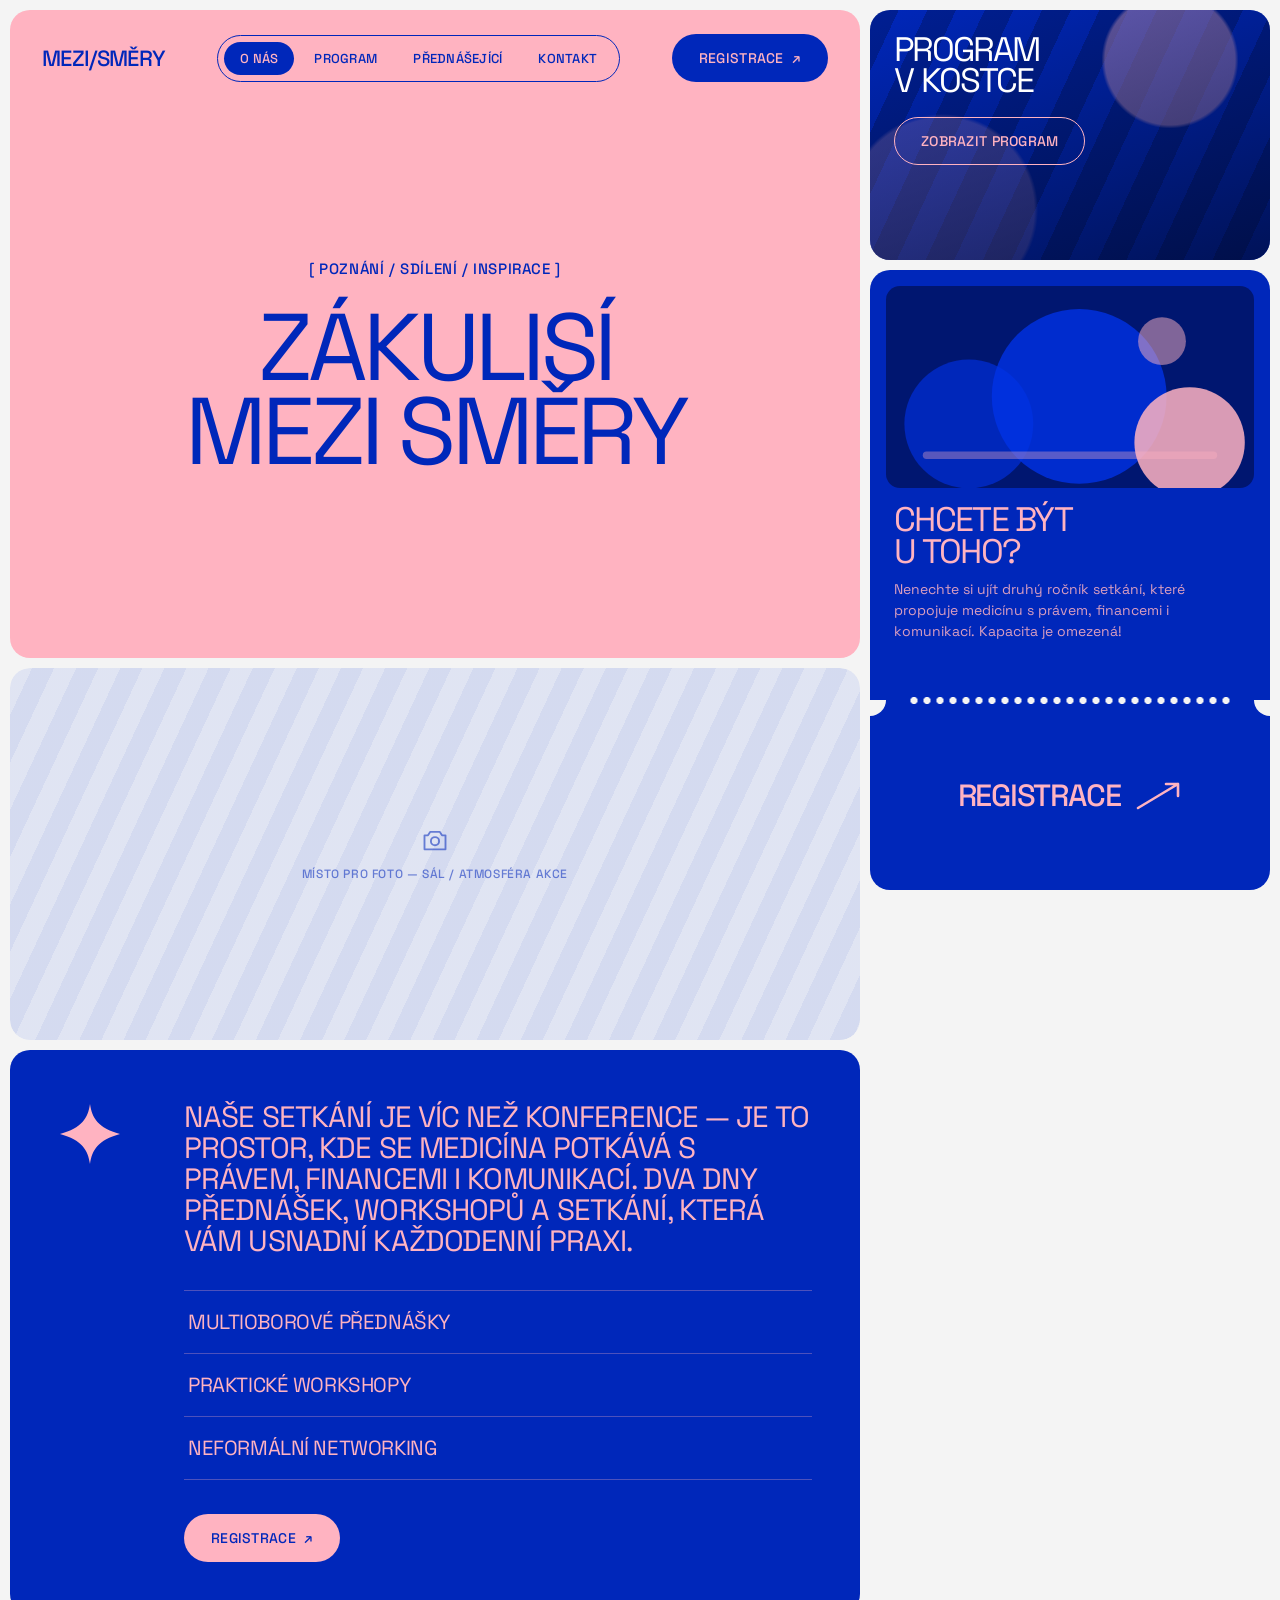
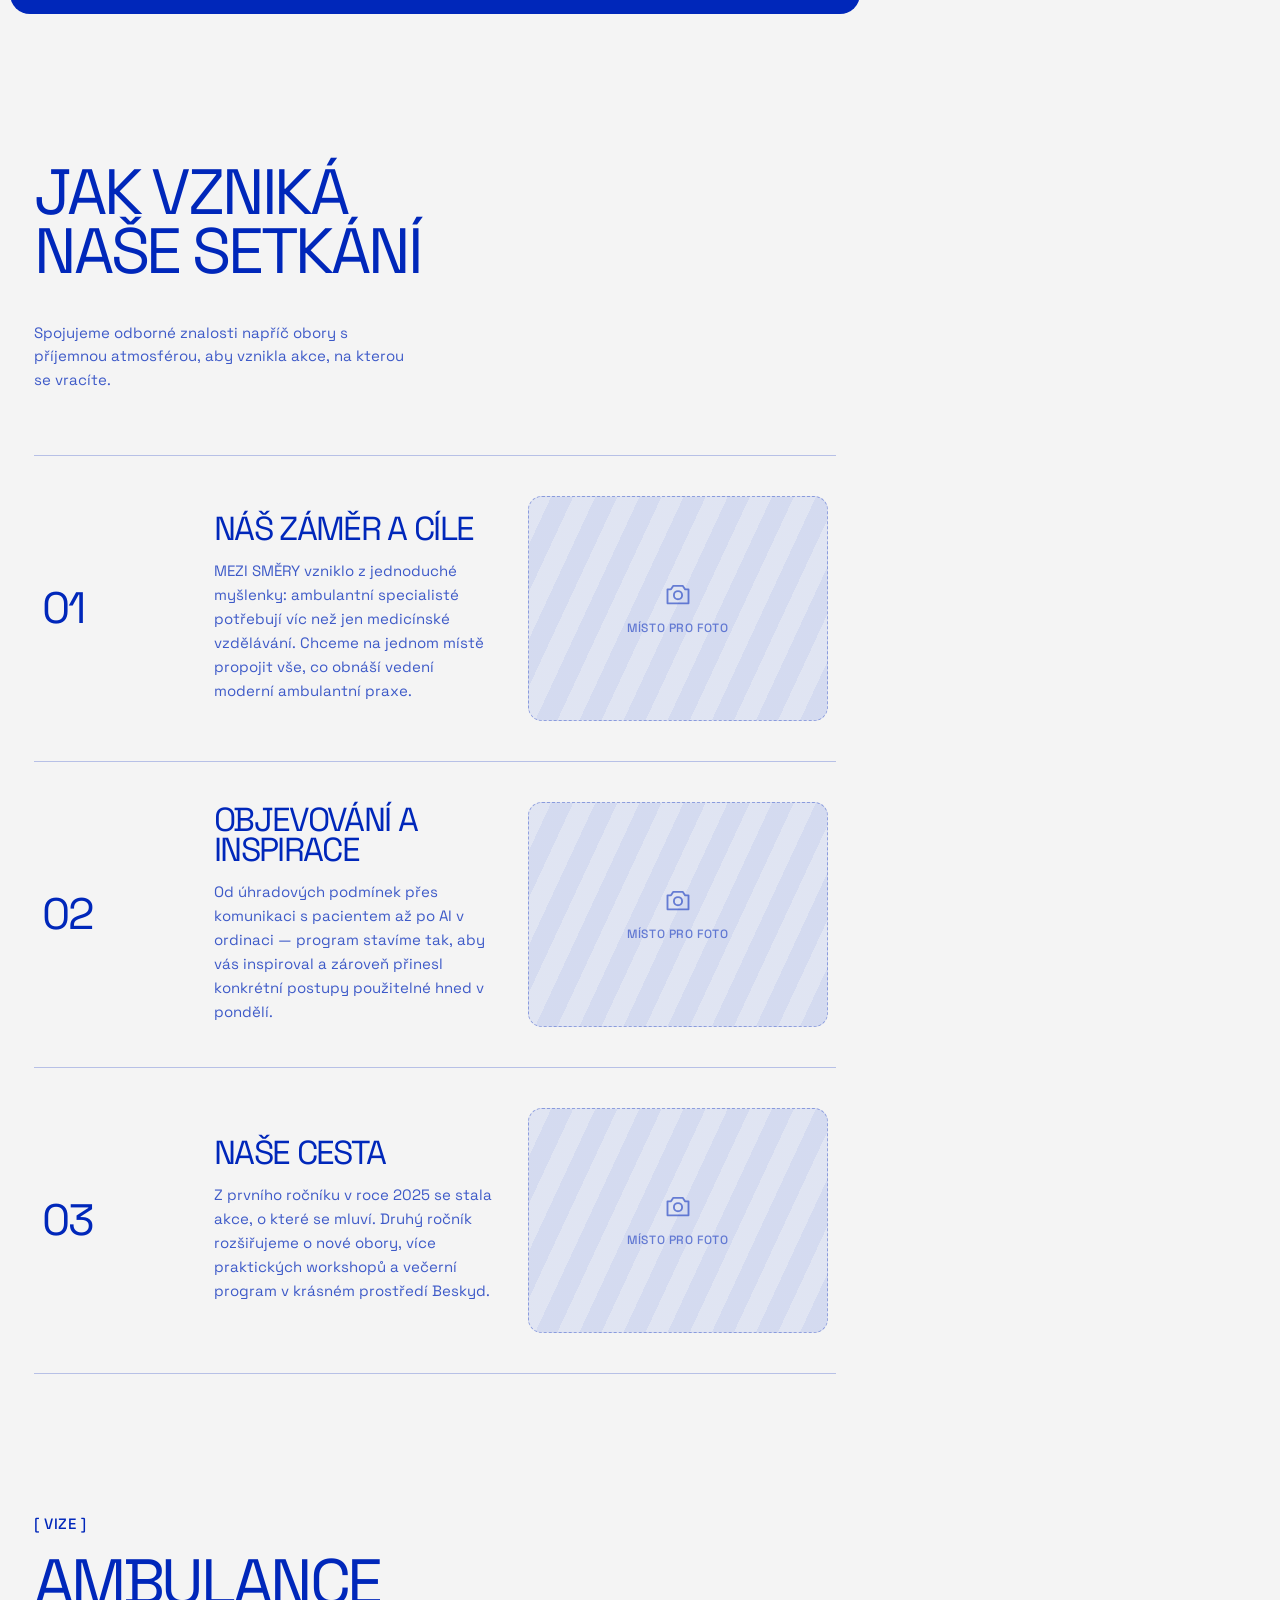
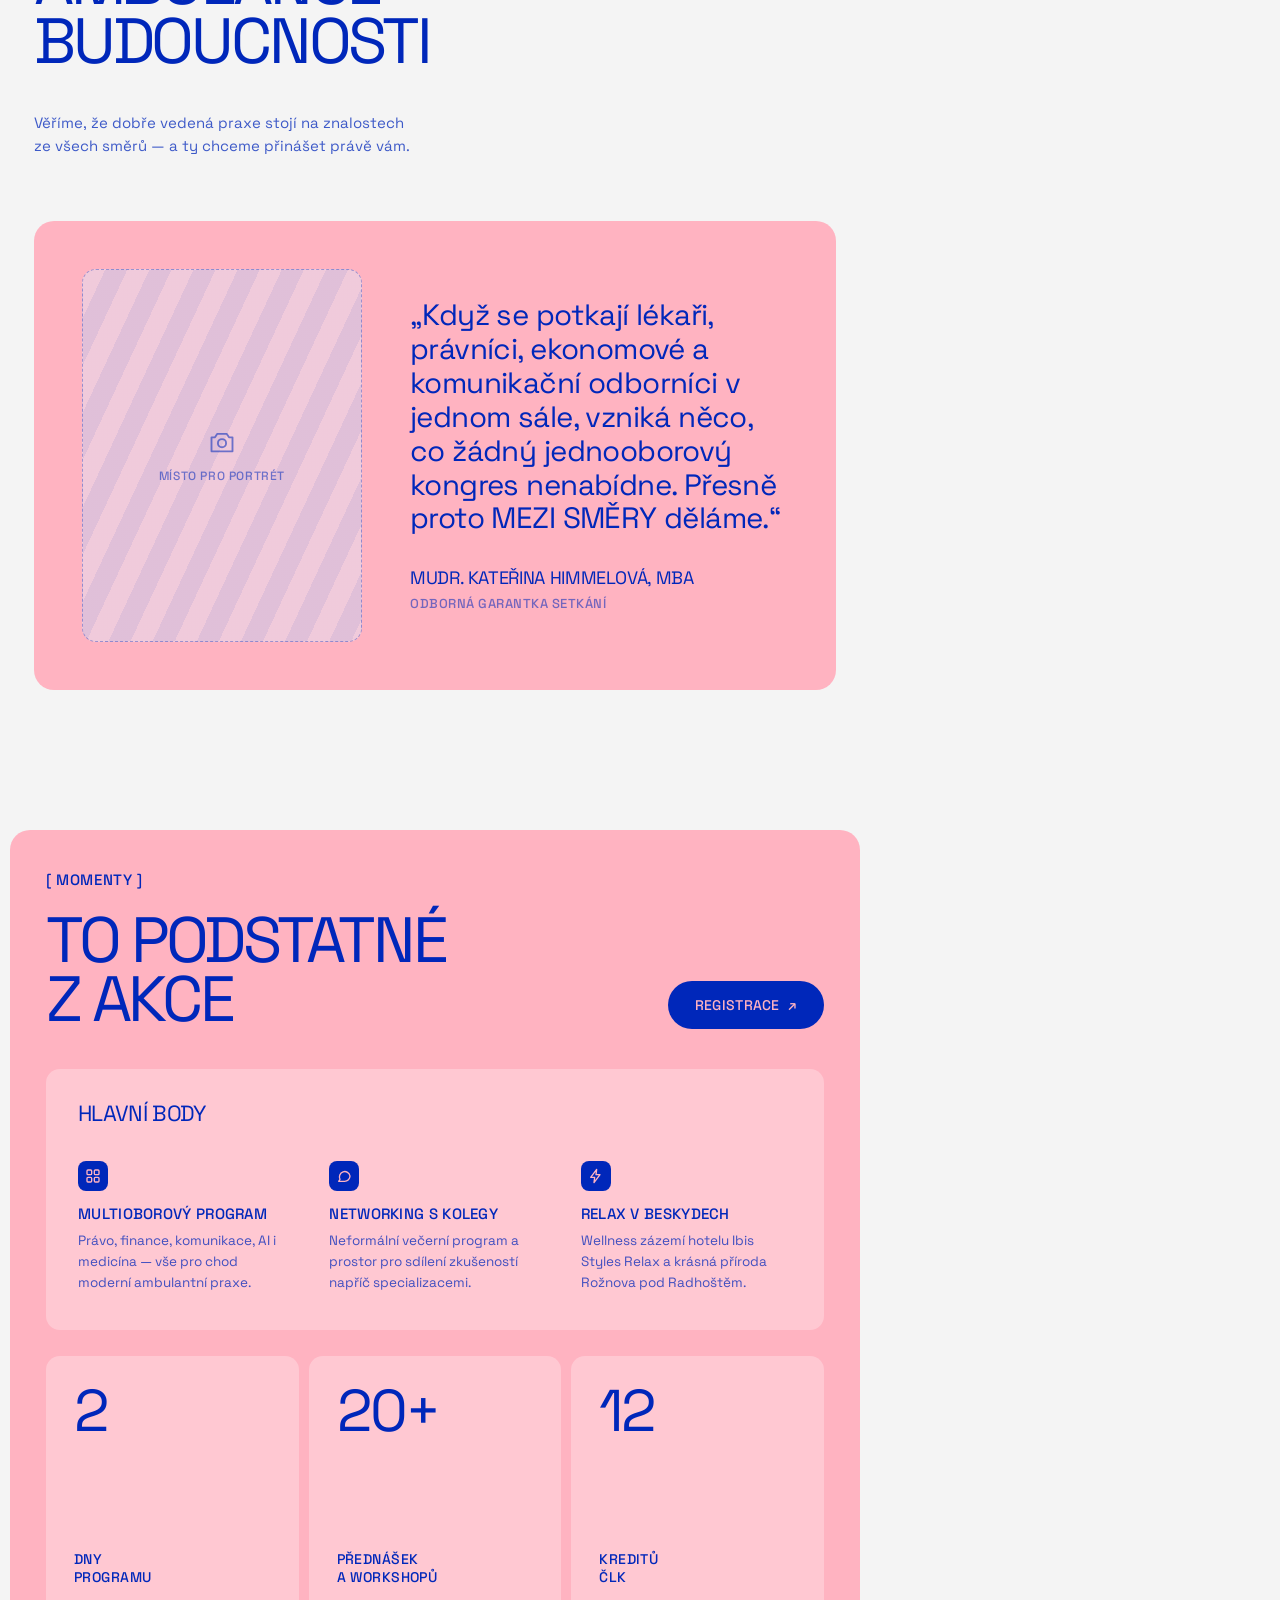
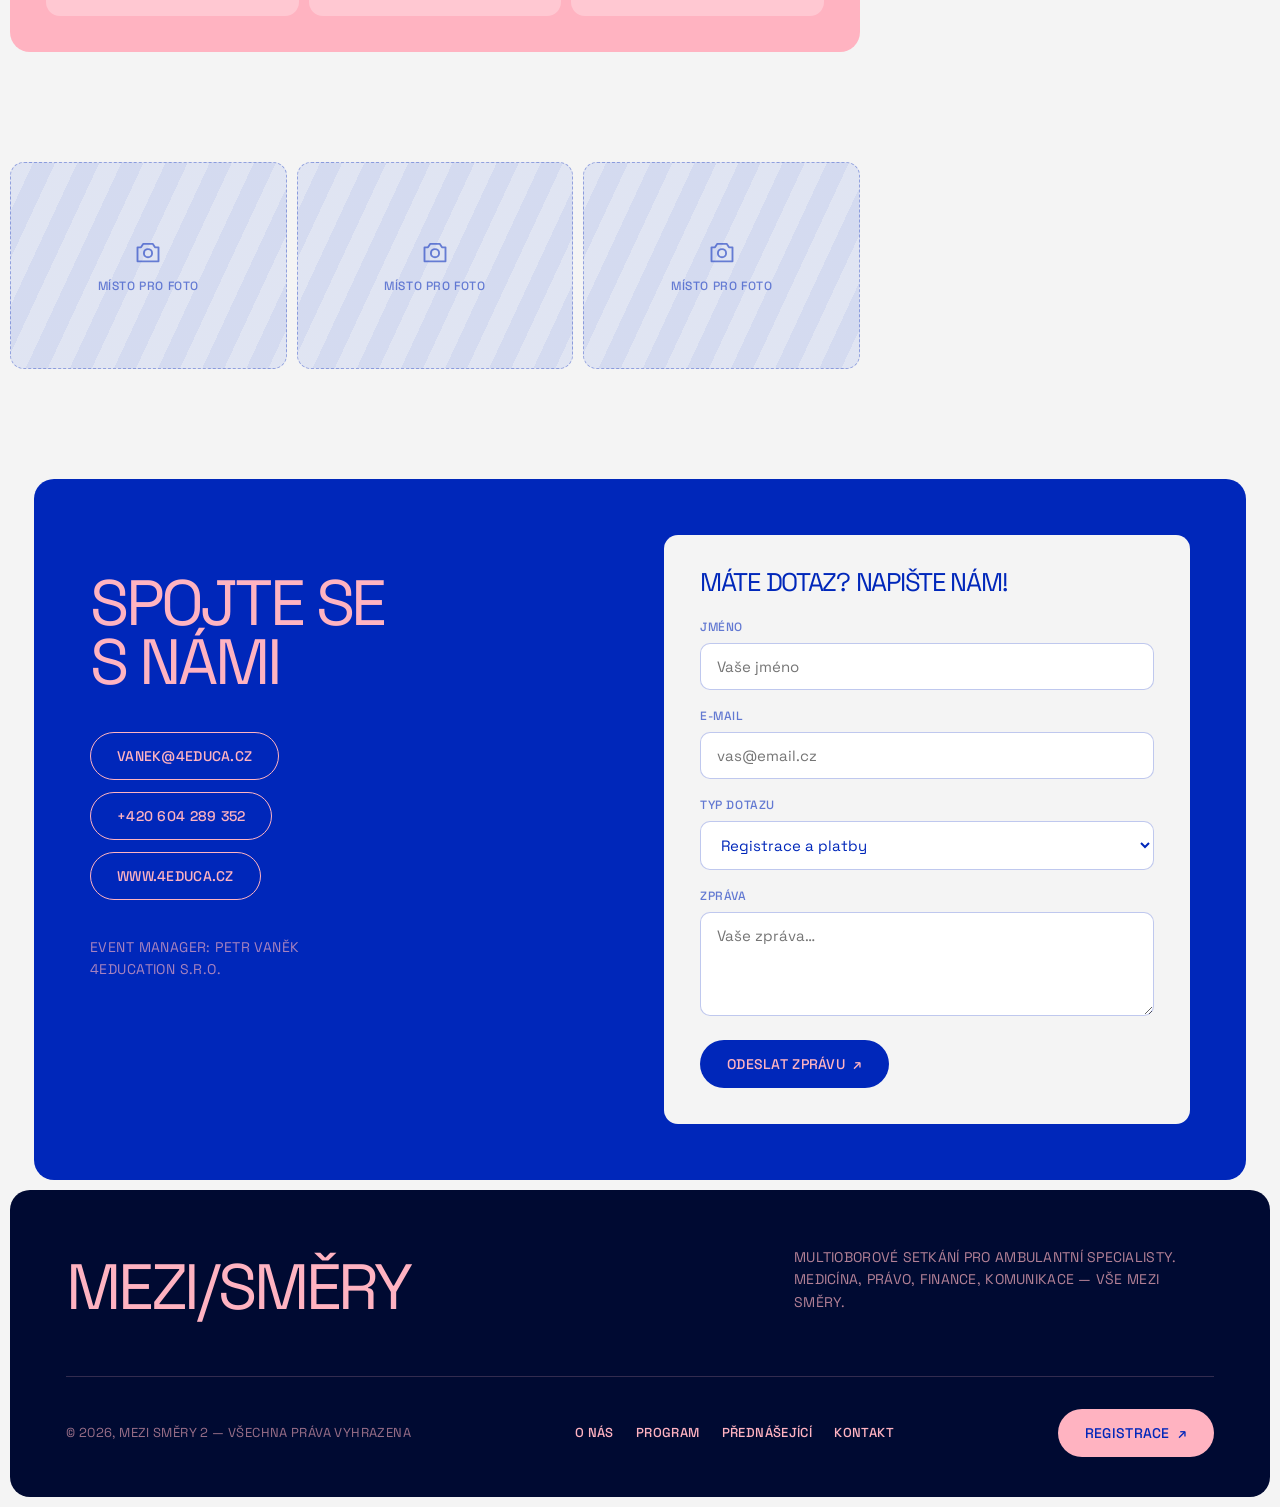
==== about.html @ 9d8d5e37 "Přidat stránku O nás podle šablony itconf /about (placeholdery pro fotky) Co-Authored-By: Claude Fab" ====
<!DOCTYPE html>
<html lang="cs">
<head>
  <meta charset="UTF-8">
  <meta name="viewport" content="width=device-width, initial-scale=1.0">
  <title>MEZI/SMĚRY – O nás</title>
  <meta name="description" content="Zákulisí Multioborového setkání MEZI SMĚRY — proč vzniklo, co vás čeká a kdo za ním stojí.">
  <link rel="preconnect" href="https://fonts.googleapis.com">
  <link rel="preconnect" href="https://fonts.gstatic.com" crossorigin>
  <link href="https://fonts.googleapis.com/css2?family=Space+Grotesk:wght@400;500&display=swap" rel="stylesheet">
  <link rel="stylesheet" href="css/style.css?v=5">
  <link rel="icon" href="data:image/svg+xml,%3Csvg xmlns='http://www.w3.org/2000/svg' viewBox='0 0 32 32'%3E%3Crect width='32' height='32' rx='6' fill='%230027BA'/%3E%3Ctext x='16' y='22' font-family='sans-serif' font-size='14' fill='%23FFB3C1' text-anchor='middle'%3EM/S%3C/text%3E%3C/svg%3E">
</head>
<body>

<div class="page">

  <div class="layout">

    <main class="col-main">

      <!-- ---------- HERO O NÁS ---------- -->
      <section class="hero-card hero-about">
        <header class="site-header">
          <a class="logo" href="index.html">MEZI/SMĚRY</a>
          <nav class="nav-pill">
            <a href="about.html" class="active">O NÁS</a>
            <a href="index.html#program">PROGRAM</a>
            <a href="index.html#prednasejici">PŘEDNÁŠEJÍCÍ</a>
            <a href="#kontakt">KONTAKT</a>
          </nav>
          <a class="btn btn-blue" href="https://www.4educa.cz" target="_blank" rel="noopener">REGISTRACE <span class="arr">↗</span></a>
        </header>

        <div class="hero-inner">
          <p class="hero-tag reveal-load" style="--d:.1s">[ POZNÁNÍ / SDÍLENÍ / INSPIRACE ]</p>
          <h1 class="hero-title hero-title-sm">
            <span class="line reveal-load" style="--d:.2s">ZÁKULISÍ</span>
            <span class="line reveal-load" style="--d:.32s">MEZI SMĚRY</span>
          </h1>
        </div>
      </section>

      <!-- ---------- VELKÁ FOTKA (placeholder) ---------- -->
      <figure class="photo-card reveal">
        <div class="ph ph-hero">
          <svg viewBox="0 0 24 24" fill="none" stroke="currentColor" stroke-width="1.6" stroke-linecap="round" stroke-linejoin="round"><path d="M3 8h3l2-3h8l2 3h3v12H3z"/><circle cx="12" cy="13" r="3.5"/></svg>
          MÍSTO PRO FOTO — SÁL / ATMOSFÉRA AKCE
        </div>
      </figure>

      <!-- ---------- MODRÁ INTRO KARTA ---------- -->
      <section class="about-intro reveal">
        <div class="spark" aria-hidden="true">
          <svg viewBox="0 0 64 64" fill="currentColor"><path d="M32 2c2 14 8 24 30 30-22 6-28 16-30 30-2-14-8-24-30-30C24 26 30 16 32 2z"/></svg>
        </div>
        <div class="about-intro-body">
          <h3>NAŠE SETKÁNÍ JE VÍC NEŽ KONFERENCE — JE TO PROSTOR, KDE SE MEDICÍNA POTKÁVÁ S PRÁVEM, FINANCEMI I KOMUNIKACÍ. DVA DNY PŘEDNÁŠEK, WORKSHOPŮ A SETKÁNÍ, KTERÁ VÁM USNADNÍ KAŽDODENNÍ PRAXI.</h3>
          <ul class="intro-list">
            <li>MULTIOBOROVÉ PŘEDNÁŠKY</li>
            <li>PRAKTICKÉ WORKSHOPY</li>
            <li>NEFORMÁLNÍ NETWORKING</li>
          </ul>
          <a class="btn btn-pink" href="https://www.4educa.cz" target="_blank" rel="noopener">REGISTRACE <span class="arr">↗</span></a>
        </div>
      </section>

      <!-- ---------- JAK VZNIKÁ NAŠE SETKÁNÍ ---------- -->
      <section class="section" id="o-nas">
        <div class="section-head">
          <div>
            <p class="section-tag reveal">[ O NÁS ]</p>
            <h2 class="reveal">JAK VZNIKÁ<br>NAŠE SETKÁNÍ</h2>
          </div>
          <p class="section-desc reveal">Spojujeme odborné znalosti napříč obory s příjemnou atmosférou, aby vznikla akce, na kterou se vracíte.</p>
        </div>

        <div class="about-list">
          <div class="about-row with-photo reveal">
            <span class="about-num">01</span>
            <div class="about-body">
              <h3>NÁŠ ZÁMĚR A CÍLE</h3>
              <p>MEZI SMĚRY vzniklo z jednoduché myšlenky: ambulantní specialisté potřebují víc než jen medicínské vzdělávání. Chceme na jednom místě propojit vše, co obnáší vedení moderní ambulantní praxe.</p>
            </div>
            <div class="ph ph-square">
              <svg viewBox="0 0 24 24" fill="none" stroke="currentColor" stroke-width="1.6" stroke-linecap="round" stroke-linejoin="round"><path d="M3 8h3l2-3h8l2 3h3v12H3z"/><circle cx="12" cy="13" r="3.5"/></svg>
              MÍSTO PRO FOTO
            </div>
          </div>
          <div class="about-row with-photo reveal">
            <span class="about-num">02</span>
            <div class="about-body">
              <h3>OBJEVOVÁNÍ A INSPIRACE</h3>
              <p>Od úhradových podmínek přes komunikaci s pacientem až po AI v ordinaci — program stavíme tak, aby vás inspiroval a zároveň přinesl konkrétní postupy použitelné hned v pondělí.</p>
            </div>
            <div class="ph ph-square">
              <svg viewBox="0 0 24 24" fill="none" stroke="currentColor" stroke-width="1.6" stroke-linecap="round" stroke-linejoin="round"><path d="M3 8h3l2-3h8l2 3h3v12H3z"/><circle cx="12" cy="13" r="3.5"/></svg>
              MÍSTO PRO FOTO
            </div>
          </div>
          <div class="about-row with-photo reveal">
            <span class="about-num">03</span>
            <div class="about-body">
              <h3>NAŠE CESTA</h3>
              <p>Z prvního ročníku v roce 2025 se stala akce, o které se mluví. Druhý ročník rozšiřujeme o nové obory, více praktických workshopů a večerní program v krásném prostředí Beskyd.</p>
            </div>
            <div class="ph ph-square">
              <svg viewBox="0 0 24 24" fill="none" stroke="currentColor" stroke-width="1.6" stroke-linecap="round" stroke-linejoin="round"><path d="M3 8h3l2-3h8l2 3h3v12H3z"/><circle cx="12" cy="13" r="3.5"/></svg>
              MÍSTO PRO FOTO
            </div>
          </div>
        </div>
      </section>

      <!-- ---------- VIZE + CITÁT ---------- -->
      <section class="section" id="vize">
        <div class="section-head">
          <div>
            <p class="section-tag reveal">[ VIZE ]</p>
            <h2 class="reveal">AMBULANCE<br>BUDOUCNOSTI</h2>
          </div>
          <p class="section-desc reveal">Věříme, že dobře vedená praxe stojí na znalostech ze všech směrů — a ty chceme přinášet právě vám.</p>
        </div>

        <div class="quote-card reveal">
          <div class="ph ph-portrait">
            <svg viewBox="0 0 24 24" fill="none" stroke="currentColor" stroke-width="1.6" stroke-linecap="round" stroke-linejoin="round"><path d="M3 8h3l2-3h8l2 3h3v12H3z"/><circle cx="12" cy="13" r="3.5"/></svg>
            MÍSTO PRO PORTRÉT
          </div>
          <blockquote>
            <p class="quote-text">„Když se potkají lékaři, právníci, ekonomové a komunikační odborníci v jednom sále, vzniká něco, co žádný jednooborový kongres nenabídne. Přesně proto MEZI SMĚRY děláme.“</p>
            <cite>
              <span class="quote-name">MUDR. KATEŘINA HIMMELOVÁ, MBA</span>
              <span class="quote-role">ODBORNÁ GARANTKA SETKÁNÍ</span>
            </cite>
          </blockquote>
        </div>
      </section>

      <!-- ---------- EVENT ESSENTIALS ---------- -->
      <section class="essentials reveal" id="proc-prijet">
        <div class="ess-top">
          <div>
            <p class="section-tag">[ MOMENTY ]</p>
            <h2>TO PODSTATNÉ<br>Z AKCE</h2>
          </div>
          <a class="btn btn-blue" href="https://www.4educa.cz" target="_blank" rel="noopener">REGISTRACE <span class="arr">↗</span></a>
        </div>

        <div class="ess-features">
          <span class="ess-label">HLAVNÍ BODY</span>
          <div class="ess-feature-grid">
            <div class="ess-feature">
              <span class="ess-icon">
                <svg viewBox="0 0 24 24" fill="none" stroke="currentColor" stroke-width="2" stroke-linecap="round"><rect x="3" y="3" width="7" height="7" rx="1.5"/><rect x="14" y="3" width="7" height="7" rx="1.5"/><rect x="3" y="14" width="7" height="7" rx="1.5"/><rect x="14" y="14" width="7" height="7" rx="1.5"/></svg>
              </span>
              <h4>MULTIOBOROVÝ PROGRAM</h4>
              <p>Právo, finance, komunikace, AI i medicína — vše pro chod moderní ambulantní praxe.</p>
            </div>
            <div class="ess-feature">
              <span class="ess-icon">
                <svg viewBox="0 0 24 24" fill="none" stroke="currentColor" stroke-width="2" stroke-linecap="round" stroke-linejoin="round"><path d="M21 12a8 8 0 0 1-8 8H4l2-3a8 8 0 1 1 15-5z"/></svg>
              </span>
              <h4>NETWORKING S KOLEGY</h4>
              <p>Neformální večerní program a prostor pro sdílení zkušeností napříč specializacemi.</p>
            </div>
            <div class="ess-feature">
              <span class="ess-icon">
                <svg viewBox="0 0 24 24" fill="none" stroke="currentColor" stroke-width="2" stroke-linecap="round" stroke-linejoin="round"><path d="M13 2 4 14h6l-1 8 9-12h-6l1-8z"/></svg>
              </span>
              <h4>RELAX V BESKYDECH</h4>
              <p>Wellness zázemí hotelu Ibis Styles Relax a krásná příroda Rožnova pod Radhoštěm.</p>
            </div>
          </div>
        </div>

        <div class="ess-stats">
          <div class="ess-stat">
            <span class="stat-num">2</span>
            <span class="stat-label">DNY<br>PROGRAMU</span>
          </div>
          <div class="ess-stat">
            <span class="stat-num">20+</span>
            <span class="stat-label">PŘEDNÁŠEK<br>A WORKSHOPŮ</span>
          </div>
          <div class="ess-stat">
            <span class="stat-num">12</span>
            <span class="stat-label">KREDITŮ<br>ČLK</span>
          </div>
        </div>
      </section>

      <!-- ---------- FOTO PÁS (placeholdery) ---------- -->
      <section class="photo-strip">
        <div class="ph ph-strip reveal">
          <svg viewBox="0 0 24 24" fill="none" stroke="currentColor" stroke-width="1.6" stroke-linecap="round" stroke-linejoin="round"><path d="M3 8h3l2-3h8l2 3h3v12H3z"/><circle cx="12" cy="13" r="3.5"/></svg>
          MÍSTO PRO FOTO
        </div>
        <div class="ph ph-strip reveal" style="--d:.08s">
          <svg viewBox="0 0 24 24" fill="none" stroke="currentColor" stroke-width="1.6" stroke-linecap="round" stroke-linejoin="round"><path d="M3 8h3l2-3h8l2 3h3v12H3z"/><circle cx="12" cy="13" r="3.5"/></svg>
          MÍSTO PRO FOTO
        </div>
        <div class="ph ph-strip reveal" style="--d:.16s">
          <svg viewBox="0 0 24 24" fill="none" stroke="currentColor" stroke-width="1.6" stroke-linecap="round" stroke-linejoin="round"><path d="M3 8h3l2-3h8l2 3h3v12H3z"/><circle cx="12" cy="13" r="3.5"/></svg>
          MÍSTO PRO FOTO
        </div>
      </section>

    </main>

    <!-- ---------- PRAVÝ STICKY SLOUPEC ---------- -->
    <aside class="col-side">
      <div class="side-sticky">
        <a class="side-card side-agenda" href="index.html#program">
          <div class="agenda-art" aria-hidden="true"></div>
          <div class="agenda-overlay"></div>
          <div class="side-agenda-content">
            <h3>PROGRAM<br>V KOSTCE</h3>
            <span class="btn btn-outline-light">ZOBRAZIT PROGRAM</span>
          </div>
        </a>

        <div class="ticket-unit">
          <div class="side-card side-ready">
            <div class="ready-art" aria-hidden="true">
              <svg viewBox="0 0 400 220" preserveAspectRatio="xMidYMid slice">
                <rect width="400" height="220" fill="#001670"/>
                <circle cx="90" cy="150" r="70" fill="#0027BA"/>
                <circle cx="210" cy="120" r="95" fill="#0033E6" opacity=".8"/>
                <circle cx="330" cy="170" r="60" fill="#FFB3C1" opacity=".85"/>
                <circle cx="300" cy="60" r="26" fill="#FFB3C1" opacity=".5"/>
                <rect x="40" y="180" width="320" height="8" rx="4" fill="#FFB3C1" opacity=".35"/>
              </svg>
            </div>
            <h3>CHCETE BÝT<br>U TOHO?</h3>
            <p>Nenechte si ujít druhý ročník setkání, které propojuje medicínu s právem, financemi i komunikací. Kapacita je omezená!</p>
          </div>

          <a class="side-card side-ticket" href="https://www.4educa.cz" target="_blank" rel="noopener">
            <span class="ticket-label">REGISTRACE
              <svg class="ticket-arrow" viewBox="0 0 46 30" aria-hidden="true">
                <path d="M2 28 L42 4 M30 4 H42 V16" fill="none" stroke="currentColor" stroke-width="2.6" stroke-linecap="round" stroke-linejoin="round"/>
              </svg>
            </span>
          </a>
        </div>
      </div>
    </aside>

  </div><!-- /layout -->

  <!-- ===================== KONTAKT ===================== -->
  <section class="section contact-section" id="kontakt">
    <div class="contact-grid">
      <div class="contact-info">
        <p class="section-tag light reveal">[ KONTAKT ]</p>
        <h2 class="light reveal">SPOJTE SE<br>S NÁMI</h2>
        <div class="contact-links">
          <a class="btn btn-outline-light reveal" href="mailto:vanek@4educa.cz">VANEK@4EDUCA.CZ</a>
          <a class="btn btn-outline-light reveal" href="tel:+420604289352">+420 604 289 352</a>
          <a class="btn btn-outline-light reveal" href="https://www.4educa.cz" target="_blank" rel="noopener">WWW.4EDUCA.CZ</a>
        </div>
        <p class="contact-note reveal">Event manager: Petr Vaněk<br>4Education s.r.o.</p>
      </div>

      <form class="contact-form reveal" action="mailto:vanek@4educa.cz" method="post" enctype="text/plain">
        <h3>MÁTE DOTAZ? NAPIŠTE NÁM!</h3>
        <label>JMÉNO
          <input type="text" name="jmeno" placeholder="Vaše jméno" required>
        </label>
        <label>E-MAIL
          <input type="email" name="email" placeholder="vas@email.cz" required>
        </label>
        <label>TYP DOTAZU
          <select name="typ">
            <option>Registrace a platby</option>
            <option>Ubytování</option>
            <option>Program a kredity</option>
            <option>Partnerství</option>
            <option>Ostatní</option>
          </select>
        </label>
        <label>ZPRÁVA
          <textarea name="zprava" rows="4" placeholder="Vaše zpráva…"></textarea>
        </label>
        <button class="btn btn-blue" type="submit">ODESLAT ZPRÁVU <span class="arr">↗</span></button>
      </form>
    </div>
  </section>

  <!-- ===================== FOOTER ===================== -->
  <footer class="footer">
    <div class="footer-top">
      <span class="footer-logo">MEZI/SMĚRY</span>
      <p class="footer-claim">MULTIOBOROVÉ SETKÁNÍ PRO AMBULANTNÍ SPECIALISTY. MEDICÍNA, PRÁVO, FINANCE, KOMUNIKACE — VŠE MEZI SMĚRY.</p>
    </div>
    <div class="footer-bottom">
      <span>© 2026, MEZI SMĚRY 2 — VŠECHNA PRÁVA VYHRAZENA</span>
      <nav class="footer-nav">
        <a href="about.html">O NÁS</a>
        <a href="index.html#program">PROGRAM</a>
        <a href="index.html#prednasejici">PŘEDNÁŠEJÍCÍ</a>
        <a href="#kontakt">KONTAKT</a>
      </nav>
      <a class="btn btn-pink" href="https://www.4educa.cz" target="_blank" rel="noopener">REGISTRACE <span class="arr">↗</span></a>
    </div>
  </footer>

</div>

<script src="js/main.js?v=5"></script>
</body>
</html>
---- css/style.css ----
/* ============================================================
   MEZI/SMĚRY 2 — design podle šablony itconf.framer.website
   Barvy: pozadí #F4F4F4 · růžová #FFB3C1 · modrá #0027BA
          tmavě modrá #002099 · navy #000A32
   Font: Space Grotesk (400/500), uppercase, letter-spacing -0.05em
   ============================================================ */

:root {
  --bg: #F4F4F4;
  --pink: #FFB3C1;
  --blue: #0027BA;
  --blue-dark: #002099;
  --blue-deep: #001670;
  --navy: #000A32;
  --white: #FFFFFF;
  --radius: 20px;
  --radius-sm: 14px;
  --gap: 10px;
  --tile-h: 190px;
  --pad: 32px;
  --font: "Space Grotesk", sans-serif;
}

* { margin: 0; padding: 0; box-sizing: border-box; }

html { scroll-behavior: smooth; }

body {
  font-family: var(--font);
  font-weight: 400;
  background: var(--bg);
  color: var(--blue);
  -webkit-font-smoothing: antialiased;
}

.page {
  max-width: 1720px;
  margin: 0 auto;
  padding: var(--gap);
}

/* ---------- Typografie ---------- */
h1, h2, h3, h4 {
  font-weight: 400;
  text-transform: uppercase;
  letter-spacing: -0.05em;
  line-height: 0.92;
}

h2 {
  font-size: clamp(40px, 5vw, 72px);
  color: var(--blue);
}

h2.light { color: var(--pink); }

.arr { display: inline-block; transition: transform .3s ease; }

/* ---------- Tlačítka ---------- */
.btn {
  display: inline-flex;
  align-items: center;
  gap: 8px;
  font-family: var(--font);
  font-size: 14px;
  font-weight: 500;
  letter-spacing: 0.02em;
  text-transform: uppercase;
  text-decoration: none;
  border-radius: 999px;
  padding: 14px 26px;
  border: 1px solid transparent;
  cursor: pointer;
  transition: background .3s ease, color .3s ease, border-color .3s ease;
}
.btn:hover .arr { transform: translate(3px, -3px); }

.btn-blue { background: var(--blue); color: var(--pink); }
.btn-blue:hover { background: var(--blue-dark); }

.btn-pink { background: var(--pink); color: var(--blue); }
.btn-pink:hover { background: #ffc4cf; }

.btn-outline { border-color: var(--blue); color: var(--blue); background: transparent; }
.btn-outline:hover { background: var(--blue); color: var(--pink); }

.btn-outline-light { border-color: var(--pink); color: var(--pink); background: transparent; }
.btn-outline-light:hover { background: var(--pink); color: var(--blue); }

/* ============================================================
   DVOUSLOUPCOVÝ LAYOUT — levý obsah scrolluje, pravý je sticky
   ============================================================ */
.layout {
  display: grid;
  grid-template-columns: 1fr 400px;
  gap: var(--gap);
  align-items: start;
}

.col-main { min-width: 0; }

.col-side { align-self: stretch; }

.side-sticky {
  position: sticky;
  top: var(--gap);
  height: calc(100dvh - 2 * var(--gap));
  display: flex;
  flex-direction: column;
  gap: var(--gap);
}

/* výška hero + mezera + dlaždice = výška sticky sloupce,
   aby spodní hrany všech čtyř boxů lícovaly */
.hero-card {
  background: var(--pink);
  border-radius: var(--radius);
  padding: 24px 32px;
  display: flex;
  flex-direction: column;
  min-height: calc(100dvh - var(--tile-h) - 3 * var(--gap));
}

/* Header */
.site-header {
  display: flex;
  align-items: center;
  justify-content: space-between;
  gap: 16px;
}

.logo {
  font-size: 22px;
  font-weight: 500;
  letter-spacing: -0.03em;
  color: var(--blue);
  text-decoration: none;
  text-transform: uppercase;
}

.nav-pill {
  display: flex;
  gap: 4px;
  border: 1px solid var(--blue);
  border-radius: 999px;
  padding: 6px;
}

.nav-pill a {
  color: var(--blue);
  text-decoration: none;
  font-size: 13px;
  font-weight: 500;
  letter-spacing: 0.02em;
  padding: 8px 16px;
  border-radius: 999px;
  transition: background .25s ease, color .25s ease;
}
.nav-pill a:hover { background: var(--blue); color: var(--pink); }

/* Hero content */
.hero-inner {
  flex: 1;
  display: flex;
  flex-direction: column;
  align-items: center;
  justify-content: center;
  text-align: center;
  padding: 48px 0 32px;
}

.hero-tag {
  font-size: 15px;
  font-weight: 500;
  letter-spacing: 0.04em;
  margin-bottom: 28px;
}

.hero-title {
  font-size: clamp(52px, 8.2vw, 138px);
  line-height: 0.88;
  letter-spacing: -0.05em;
  color: var(--blue);
  display: flex;
  flex-direction: column;
}

.hero-title .line { display: block; }

/* Načítací animace hero */
.reveal-load {
  opacity: 0;
  transform: translateY(40px);
  animation: rise .9s cubic-bezier(.2,.65,.25,1) forwards;
  animation-delay: var(--d, 0s);
}
@keyframes rise {
  to { opacity: 1; transform: translateY(0); }
}

/* ---------- Boční karty ---------- */
.side-card {
  border-radius: var(--radius);
  overflow: hidden;
  text-decoration: none;
}

/* Program v kostce – duotone „foto“ */
.side-agenda {
  position: relative;
  min-height: 250px;
  display: flex;
  align-items: flex-start;
}

.agenda-art {
  position: absolute; inset: 0;
  background:
    radial-gradient(circle at 75% 20%, rgba(255,179,193,.55) 0 18%, transparent 19%),
    radial-gradient(circle at 18% 80%, rgba(255,179,193,.3) 0 24%, transparent 25%),
    repeating-linear-gradient(115deg, #001C86 0 26px, #0027BA 26px 52px);
}

.agenda-overlay {
  position: absolute; inset: 0;
  background: linear-gradient(160deg, rgba(0,39,186,.25), rgba(0,10,50,.72));
}

.side-agenda-content {
  position: relative;
  padding: 24px;
  display: flex;
  flex-direction: column;
  gap: 20px;
}

.side-agenda-content h3 {
  color: var(--white);
  font-size: 34px;
}

/* Útržkový lístek: „Chcete být u toho?“ + REGISTRACE spojené perforací */
.ticket-unit {
  flex: 1;
  display: flex;
  flex-direction: column;
  min-height: 0;
  position: relative;
}

/* perforace — řada kulatých dírek na švu lístku */
.ticket-unit::after {
  content: "";
  position: absolute;
  left: 36px;
  right: 36px;
  bottom: calc(var(--tile-h) - 4.5px);
  height: 9px;
  background-image: radial-gradient(circle, var(--bg) 3.2px, transparent 3.9px);
  background-size: 13px 9px;
  background-position: center;
  background-repeat: repeat-x;
  pointer-events: none;
}

/* Chcete být u toho */
.side-ready {
  background: var(--blue);
  padding: 0 0 26px;
  color: var(--pink);
  flex: 1;
  border-radius: var(--radius) var(--radius) 0 0;
}

.ready-art { border-radius: var(--radius-sm); overflow: hidden; margin: 16px; }
.ready-art svg { display: block; width: 100%; height: auto; }

.side-ready h3 {
  font-size: 34px;
  color: var(--pink);
  padding: 0 24px 12px;
}

.side-ready p {
  font-size: 14px;
  line-height: 1.5;
  color: rgba(255,179,193,.85);
  padding: 0 24px;
}

/* Ticket — odtrhávací část se stejnou výškou jako dlaždice vlevo */
.side-ticket {
  position: relative;
  background: var(--blue);
  height: var(--tile-h);
  flex: 0 0 var(--tile-h);
  display: flex;
  align-items: center;
  justify-content: center;
  padding: 0 24px;
  text-align: center;
  border-radius: 0 0 var(--radius) var(--radius);
}

/* velké půlkruhové zářezy po stranách perforace */
.side-ticket::before, .side-ticket::after {
  content: "";
  position: absolute;
  top: -16px;
  width: 32px; height: 32px;
  border-radius: 50%;
  background: var(--bg);
}
.side-ticket::before { left: -16px; }
.side-ticket::after { right: -16px; }

/* dlouhá tenká šipka podle návrhu */
.ticket-label {
  display: inline-flex;
  align-items: center;
  gap: 16px;
}

.ticket-arrow {
  width: 46px;
  height: auto;
  transition: transform .3s ease;
}
.side-ticket:hover .ticket-arrow { transform: translate(4px, -4px); }

.ticket-label {
  font-size: clamp(26px, 2.4vw, 38px);
  text-transform: uppercase;
  letter-spacing: -0.04em;
  color: var(--pink);
  font-weight: 500;
  transition: letter-spacing .3s ease;
}
.side-ticket:hover .ticket-label { letter-spacing: 0; }

/* ============================================================
   STRÁNKA O NÁS
   ============================================================ */
.nav-pill a.active { background: var(--blue); color: var(--pink); }

.hero-about { min-height: calc(72dvh); }

.hero-title-sm { font-size: clamp(48px, 7.4vw, 124px); }

/* velká foto karta pod hero */
.photo-card {
  margin-top: var(--gap);
  border-radius: var(--radius);
  overflow: hidden;
}

/* placeholder pro dodané fotky — stačí nahradit <img src="…"> */
.ph {
  display: flex;
  flex-direction: column;
  align-items: center;
  justify-content: center;
  gap: 12px;
  width: 100%;
  background:
    repeating-linear-gradient(115deg, rgba(0,39,186,.04) 0 20px, rgba(0,39,186,.09) 20px 40px),
    #E9ECF5;
  border: 1.5px dashed rgba(0,39,186,.35);
  border-radius: var(--radius-sm);
  color: rgba(0,39,186,.55);
  font-size: 12px;
  font-weight: 500;
  letter-spacing: 0.05em;
  text-transform: uppercase;
  text-align: center;
  padding: 18px;
}
.ph svg { width: 28px; height: 28px; }

.ph-hero { aspect-ratio: 16 / 7; border-radius: var(--radius); border: 0; }
.ph-square { aspect-ratio: 4 / 3; }
.ph-portrait { aspect-ratio: 3 / 4; }
.ph-strip { aspect-ratio: 4 / 3; }

/* modrá intro karta s hvězdou */
.about-intro {
  margin-top: var(--gap);
  background: var(--blue);
  border-radius: var(--radius);
  padding: 52px 48px;
  display: grid;
  grid-template-columns: 90px 1fr;
  gap: 36px;
  align-items: start;
}

.spark { color: var(--pink); }
.spark svg { width: 64px; height: 64px; }

.about-intro-body h3 {
  font-size: clamp(22px, 2.3vw, 34px);
  color: var(--pink);
  letter-spacing: -0.03em;
  line-height: 1.05;
  margin-bottom: 34px;
}

.intro-list {
  list-style: none;
  margin-bottom: 34px;
}

.intro-list li {
  padding: 18px 4px;
  border-top: 1px solid rgba(255,179,193,.3);
  font-size: clamp(18px, 1.6vw, 24px);
  text-transform: uppercase;
  letter-spacing: -0.02em;
  color: var(--pink);
}
.intro-list li:last-child { border-bottom: 1px solid rgba(255,179,193,.3); }

/* řádky 01/02/03 s místem pro fotku */
.about-row.with-photo {
  grid-template-columns: 140px 1fr 300px;
  align-items: center;
}
.about-row.with-photo .ph { max-width: 300px; }

/* citát garantky */
.quote-card {
  background: var(--pink);
  border-radius: var(--radius);
  padding: 48px;
  display: grid;
  grid-template-columns: 280px 1fr;
  gap: 48px;
  align-items: center;
}

.quote-card .ph {
  background:
    repeating-linear-gradient(115deg, rgba(0,39,186,.06) 0 20px, rgba(0,39,186,.12) 20px 40px),
    rgba(255,255,255,.45);
}

.quote-text {
  font-size: clamp(22px, 2.3vw, 34px);
  line-height: 1.15;
  letter-spacing: -0.02em;
  color: var(--blue);
  margin-bottom: 30px;
}

.quote-card cite {
  font-style: normal;
  display: flex;
  flex-direction: column;
  gap: 6px;
}

.quote-name {
  font-size: 18px;
  text-transform: uppercase;
  letter-spacing: -0.02em;
  color: var(--blue);
}

.quote-role {
  font-size: 13px;
  font-weight: 500;
  letter-spacing: 0.04em;
  text-transform: uppercase;
  color: rgba(0,39,186,.55);
}

/* pás tří fotek */
.photo-strip {
  margin-top: 110px;
  display: grid;
  grid-template-columns: repeat(3, 1fr);
  gap: var(--gap);
}

/* ============================================================
   INFO DLAŽDICE
   ============================================================ */
.info-tiles {
  display: grid;
  grid-template-columns: repeat(3, 1fr);
  grid-auto-rows: var(--tile-h);
  gap: var(--gap);
  margin-top: var(--gap);
}

.tile {
  background: var(--blue);
  border-radius: var(--radius);
  padding: 24px 28px 26px;
  display: flex;
  flex-direction: column;
  gap: 12px;
  overflow: hidden;
}

.tile-value { margin-top: auto; }

.tile-label {
  color: rgba(255,179,193,.65);
  font-size: 14px;
  font-weight: 500;
  text-transform: uppercase;
  letter-spacing: 0.03em;
}

.tile-value {
  color: var(--pink);
  font-size: clamp(22px, 2vw, 32px);
  line-height: 1.02;
  text-transform: uppercase;
  letter-spacing: -0.04em;
}

/* ============================================================
   SEKCE — společné
   ============================================================ */
.section { padding: 110px 24px 30px; }
.section-slim { padding: 110px 24px 10px; }

.section-head {
  display: flex;
  justify-content: space-between;
  align-items: flex-end;
  gap: 40px;
  margin-bottom: 56px;
  flex-wrap: wrap;
}

.section-tag {
  font-size: 15px;
  font-weight: 500;
  letter-spacing: 0.04em;
  margin-bottom: 20px;
  color: var(--blue);
  text-transform: uppercase;
}
.section-tag.light { color: rgba(255,179,193,.7); }

.section-desc {
  max-width: 380px;
  font-size: 15px;
  line-height: 1.55;
  color: rgba(0,39,186,.75);
  padding-bottom: 8px;
}

.section-cta { align-self: flex-end; margin-bottom: 8px; }

/* Scroll-reveal animace */
.reveal {
  opacity: 0;
  transform: translateY(36px);
  transition: opacity .8s cubic-bezier(.2,.65,.25,1), transform .8s cubic-bezier(.2,.65,.25,1);
  transition-delay: var(--d, 0s);
}
.reveal.in { opacity: 1; transform: translateY(0); }

/* ============================================================
   PŘEDNÁŠEJÍCÍ
   ============================================================ */
.speakers-grid {
  display: grid;
  grid-template-columns: repeat(3, 1fr);
  gap: var(--gap);
}

.speaker {
  background: var(--white);
  border-radius: var(--radius);
  overflow: hidden;
  padding-bottom: 22px;
}

.speaker-photo {
  position: relative;
  aspect-ratio: 4 / 3.4;
  margin: 10px;
  border-radius: var(--radius-sm);
  background:
    radial-gradient(circle at 50% 118%, #0033E6 0 34%, transparent 35%),
    radial-gradient(circle at 50% 34%, #0033E6 0 17%, transparent 18%),
    linear-gradient(165deg, #001670, #0027BA 65%, #00113F);
  overflow: hidden;
}

/* iniciály jako „ilustrační foto“ */
.speaker-photo::after {
  content: attr(data-initials);
  position: absolute;
  right: 14px;
  bottom: 8px;
  font-size: 54px;
  letter-spacing: -0.05em;
  color: rgba(255,179,193,.9);
}

.speaker-photo::before {
  content: "";
  position: absolute; inset: 0;
  background: linear-gradient(0deg, rgba(255,179,193,.16), transparent 45%);
  opacity: 0;
  transition: opacity .35s ease;
}
.speaker:hover .speaker-photo::before { opacity: 1; }

.speaker h4 {
  font-size: 22px;
  letter-spacing: -0.03em;
  padding: 8px 20px 6px;
  color: var(--blue);
}

.speaker p {
  font-size: 13px;
  font-weight: 500;
  letter-spacing: 0.03em;
  color: rgba(0,39,186,.55);
  padding: 0 20px;
  text-transform: uppercase;
}

/* ============================================================
   O AKCI
   ============================================================ */
.about-list { border-top: 1px solid rgba(0,39,186,.25); }

.about-row {
  display: grid;
  grid-template-columns: 140px 1fr;
  gap: 32px;
  padding: 40px 8px;
  border-bottom: 1px solid rgba(0,39,186,.25);
}

.about-num {
  font-size: 44px;
  letter-spacing: -0.05em;
  color: var(--blue);
}

.about-body h3 {
  font-size: clamp(26px, 2.6vw, 38px);
  margin-bottom: 14px;
}

.about-body p {
  max-width: 640px;
  font-size: 15px;
  line-height: 1.6;
  color: rgba(0,39,186,.75);
}

/* ============================================================
   PARTNEŘI — modrá karta + logo dlaždice (podle šablony)
   ============================================================ */
.partners-block {
  margin-top: 110px;
  display: flex;
  flex-direction: column;
  gap: var(--gap);
}

.partners-card {
  background: var(--blue);
  border-radius: var(--radius);
  padding: 40px 44px 48px;
}

.partners-card .section-tag { margin-bottom: 28px; }

.partners-head {
  display: flex;
  justify-content: space-between;
  align-items: flex-end;
  gap: 40px;
  flex-wrap: wrap;
}

.partners-desc {
  max-width: 340px;
  font-size: 14px;
  line-height: 1.55;
  color: rgba(255,179,193,.8);
}

.partner-logos {
  display: grid;
  grid-template-columns: repeat(4, 1fr);
  gap: var(--gap);
}

.partner-tile {
  background: var(--blue);
  border-radius: var(--radius);
  padding: 34px 24px;
  display: flex;
  align-items: center;
  justify-content: center;
  color: var(--pink);
  transition: background .3s ease;
}
.partner-tile:hover { background: var(--blue-dark); }

.partner-tile svg {
  width: 100%;
  max-width: 190px;
  height: auto;
}

/* ============================================================
   PROGRAM
   ============================================================ */
.day-switch {
  display: inline-flex;
  gap: 4px;
  border: 1px solid var(--blue);
  border-radius: 999px;
  padding: 6px;
  margin-bottom: 40px;
}

.day-btn {
  font-family: var(--font);
  font-size: 14px;
  font-weight: 500;
  letter-spacing: 0.02em;
  text-transform: uppercase;
  color: var(--blue);
  background: transparent;
  border: 0;
  border-radius: 999px;
  padding: 12px 26px;
  cursor: pointer;
  transition: background .25s ease, color .25s ease;
}
.day-btn:hover { background: rgba(0,39,186,.08); }
.day-btn.active { background: var(--blue); color: var(--pink); }

.agenda { display: none; border-top: 1px solid rgba(0,39,186,.25); }
.agenda.active { display: block; }

.agenda-row {
  display: grid;
  grid-template-columns: 220px 1fr;
  gap: 32px;
  padding: 26px 8px;
  border-bottom: 1px solid rgba(0,39,186,.25);
  transition: background .25s ease;
}
.agenda-row:hover { background: rgba(0,39,186,.05); }

.a-time {
  font-size: 15px;
  font-weight: 500;
  letter-spacing: 0.02em;
  color: rgba(0,39,186,.6);
  padding-top: 6px;
  white-space: nowrap;
}

.a-body h4 {
  font-size: clamp(20px, 2vw, 28px);
  letter-spacing: -0.03em;
  color: var(--blue);
}

.a-body p {
  margin-top: 8px;
  font-size: 14px;
  font-weight: 500;
  letter-spacing: 0.02em;
  text-transform: uppercase;
  color: rgba(0,39,186,.55);
}

.agenda-row.is-break { background: var(--pink); border-radius: var(--radius-sm); border-bottom-color: transparent; }
.agenda-row.is-break .a-body h4 { color: var(--blue); }
.agenda-row.is-break .a-time { color: rgba(0,39,186,.6); }

.agenda-note {
  margin-top: 32px;
  font-size: 14px;
  font-weight: 500;
  text-transform: uppercase;
  letter-spacing: 0.03em;
  color: rgba(0,39,186,.6);
}

/* ============================================================
   EVENT ESSENTIALS — růžová karta s HLAVNÍMI BODY a statistikami
   (věrně podle sekce OUR EVENT ESSENTIALS v šabloně)
   ============================================================ */
.essentials {
  margin-top: 110px;
  background: var(--pink);
  border-radius: var(--radius);
  padding: 40px 36px 36px;
  display: flex;
  flex-direction: column;
  gap: 26px;
}

.ess-top {
  display: flex;
  justify-content: space-between;
  align-items: flex-end;
  gap: 40px;
  flex-wrap: wrap;
  margin-bottom: 14px;
}

.ess-top .section-tag { margin-bottom: 22px; }

/* vnitřní karta s hlavními body — světlejší růžová */
.ess-features {
  background: rgba(255,255,255,.28);
  border-radius: var(--radius-sm);
  padding: 30px 32px 36px;
}

.ess-label {
  display: block;
  font-size: 22px;
  text-transform: uppercase;
  letter-spacing: -0.03em;
  color: var(--blue);
  margin-bottom: 34px;
}

.ess-feature-grid {
  display: grid;
  grid-template-columns: repeat(3, 1fr);
  gap: 40px;
}

.ess-icon {
  display: inline-flex;
  align-items: center;
  justify-content: center;
  width: 30px;
  height: 30px;
  border-radius: 8px;
  background: var(--blue);
  color: var(--pink);
  margin-bottom: 16px;
}
.ess-icon svg { width: 16px; height: 16px; }

.ess-feature h4 {
  font-size: 15px;
  font-weight: 500;
  letter-spacing: 0.02em;
  margin-bottom: 10px;
  color: var(--blue);
}

.ess-feature p {
  font-size: 13.5px;
  line-height: 1.55;
  color: rgba(0,39,186,.75);
}

/* statistiky — světlejší růžové karty s velkým číslem */
.ess-stats {
  display: grid;
  grid-template-columns: repeat(3, 1fr);
  gap: var(--gap);
}

.ess-stat {
  background: rgba(255,255,255,.28);
  border-radius: var(--radius-sm);
  padding: 28px 28px 30px;
  min-height: 260px;
  display: flex;
  flex-direction: column;
  justify-content: space-between;
}

.stat-num {
  font-size: clamp(48px, 4.6vw, 76px);
  line-height: .9;
  letter-spacing: -0.05em;
  color: var(--blue);
}

.stat-label {
  font-size: 14px;
  font-weight: 500;
  letter-spacing: 0.03em;
  text-transform: uppercase;
  color: var(--blue);
}

/* ============================================================
   VSTUPENKY / CENY
   ============================================================ */
.pricing {
  display: grid;
  grid-template-columns: repeat(2, 1fr);
  gap: var(--gap);
}

.price-card {
  position: relative;
  background: var(--blue);
  border-radius: var(--radius);
  padding: 40px 36px;
  display: flex;
  flex-direction: column;
  align-items: flex-start;
  gap: 18px;
  color: var(--pink);
  overflow: hidden;
}

.price-card-late { background: var(--pink); color: var(--blue); }

.price-tag {
  font-size: 14px;
  font-weight: 500;
  letter-spacing: 0.04em;
  border: 1px solid currentColor;
  border-radius: 999px;
  padding: 8px 18px;
  text-transform: uppercase;
}

.price-value {
  font-size: clamp(56px, 6vw, 92px);
  letter-spacing: -0.05em;
  line-height: .9;
  text-transform: uppercase;
}

.price-card p { font-size: 15px; opacity: .8; }

/* ============================================================
   FAQ
   ============================================================ */
.faq-list { border-top: 1px solid rgba(0,39,186,.25); }

.faq-item { border-bottom: 1px solid rgba(0,39,186,.25); }

.faq-item summary {
  list-style: none;
  display: flex;
  justify-content: space-between;
  align-items: center;
  gap: 24px;
  cursor: pointer;
  padding: 30px 8px;
  font-size: clamp(20px, 2.2vw, 30px);
  text-transform: uppercase;
  letter-spacing: -0.03em;
  color: var(--blue);
  transition: background .25s ease;
}
.faq-item summary::-webkit-details-marker { display: none; }
.faq-item summary:hover { background: rgba(0,39,186,.05); }

.faq-icon {
  font-size: 30px;
  line-height: 1;
  transition: transform .3s ease;
}
.faq-item[open] .faq-icon { transform: rotate(45deg); }

.faq-item p {
  padding: 0 8px 30px;
  max-width: 760px;
  font-size: 15px;
  line-height: 1.6;
  color: rgba(0,39,186,.75);
}

/* ============================================================
   ARCHIV
   ============================================================ */
.past-list { border-top: 1px solid rgba(0,39,186,.25); }

.past-row {
  display: flex;
  justify-content: space-between;
  align-items: center;
  gap: 24px;
  padding: 30px 8px;
  border-bottom: 1px solid rgba(0,39,186,.25);
  text-decoration: none;
  transition: background .25s ease;
}
.past-row:hover { background: rgba(0,39,186,.05); }

.past-title {
  font-size: clamp(26px, 3vw, 44px);
  text-transform: uppercase;
  letter-spacing: -0.04em;
  color: var(--blue);
}

/* ============================================================
   KONTAKT
   ============================================================ */
.contact-section { padding-bottom: 0; }

.contact-grid {
  background: var(--blue);
  border-radius: var(--radius);
  display: grid;
  grid-template-columns: 1fr 1fr;
  gap: 48px;
  padding: 56px;
}

.contact-info h2 { margin-bottom: 40px; }

.contact-links {
  display: flex;
  flex-direction: column;
  align-items: flex-start;
  gap: 12px;
}

.contact-note {
  margin-top: 36px;
  font-size: 14px;
  line-height: 1.6;
  text-transform: uppercase;
  letter-spacing: 0.03em;
  color: rgba(255,179,193,.65);
}

.contact-form {
  background: var(--bg);
  border-radius: var(--radius-sm);
  padding: 36px;
  display: flex;
  flex-direction: column;
  gap: 18px;
}

.contact-form h3 {
  font-size: clamp(22px, 2vw, 30px);
  margin-bottom: 6px;
}

.contact-form label {
  display: flex;
  flex-direction: column;
  gap: 8px;
  font-size: 12px;
  font-weight: 500;
  letter-spacing: 0.05em;
  text-transform: uppercase;
  color: rgba(0,39,186,.6);
}

.contact-form input,
.contact-form select,
.contact-form textarea {
  font-family: var(--font);
  font-size: 15px;
  color: var(--blue);
  background: var(--white);
  border: 1px solid rgba(0,39,186,.25);
  border-radius: 10px;
  padding: 13px 16px;
  outline: none;
  transition: border-color .25s ease;
}
.contact-form input:focus,
.contact-form select:focus,
.contact-form textarea:focus { border-color: var(--blue); }

.contact-form textarea { resize: vertical; }

.contact-form .btn { align-self: flex-start; margin-top: 6px; }

/* ============================================================
   FOOTER
   ============================================================ */
.footer {
  margin-top: var(--gap);
  background: var(--navy);
  border-radius: var(--radius);
  padding: 56px 56px 40px;
  color: var(--pink);
}

.footer-top {
  display: flex;
  justify-content: space-between;
  align-items: flex-start;
  gap: 40px;
  padding-bottom: 48px;
  border-bottom: 1px solid rgba(255,179,193,.2);
  flex-wrap: wrap;
}

.footer-logo {
  font-size: clamp(40px, 5vw, 72px);
  text-transform: uppercase;
  letter-spacing: -0.05em;
}

.footer-claim {
  max-width: 420px;
  font-size: 14px;
  line-height: 1.6;
  letter-spacing: 0.02em;
  color: rgba(255,179,193,.7);
}

.footer-bottom {
  display: flex;
  justify-content: space-between;
  align-items: center;
  gap: 24px;
  padding-top: 32px;
  flex-wrap: wrap;
  font-size: 13px;
  letter-spacing: 0.03em;
  text-transform: uppercase;
  color: rgba(255,179,193,.6);
}

.footer-nav { display: flex; gap: 22px; }

.footer-nav a {
  color: var(--pink);
  text-decoration: none;
  font-size: 13px;
  font-weight: 500;
  transition: opacity .25s ease;
}
.footer-nav a:hover { opacity: .7; }

/* ============================================================
   RESPONSIVITA
   ============================================================ */
@media (max-width: 1100px) {
  .layout { grid-template-columns: 1fr; }
  .hero-card { min-height: auto; }
  .side-sticky {
    position: static;
    height: auto;
    flex-direction: row;
    flex-wrap: wrap;
    margin-top: var(--gap);
  }
  .side-agenda { flex: 1 1 300px; }
  .ticket-unit { flex: 1 1 300px; }
  .speakers-grid { grid-template-columns: repeat(2, 1fr); }
  .contact-grid { grid-template-columns: 1fr; padding: 36px; }
  .partner-logos { grid-template-columns: repeat(2, 1fr); }
  .about-row.with-photo { grid-template-columns: 100px 1fr; }
  .about-row.with-photo .ph { grid-column: 2; max-width: 420px; }
  .quote-card { grid-template-columns: 1fr; }
  .quote-card .ph { max-width: 320px; }
}

@media (max-width: 760px) {
  .nav-pill { display: none; }
  .info-tiles, .pricing, .speakers-grid,
  .ess-feature-grid, .ess-stats, .partner-logos { grid-template-columns: 1fr; }
  .ess-stat { min-height: 180px; }
  .agenda-row { grid-template-columns: 1fr; gap: 8px; }
  .about-row { grid-template-columns: 1fr; gap: 12px; }
  .section { padding: 70px 12px 20px; }
  .section-slim { padding: 70px 12px 10px; }
  .partners-block, .essentials { margin-top: 70px; }
  .partners-card { padding: 28px 24px 32px; }
  .essentials { padding: 28px 20px 24px; }
  .hero-title { font-size: clamp(44px, 13vw, 90px); }
  .footer { padding: 36px 24px; }
  .contact-grid { padding: 24px; }
  .about-intro { grid-template-columns: 1fr; padding: 28px 24px; }
  .spark svg { width: 44px; height: 44px; }
  .about-row.with-photo { grid-template-columns: 1fr; }
  .about-row.with-photo .ph { grid-column: 1; }
  .quote-card { padding: 24px; }
  .photo-strip { margin-top: 70px; grid-template-columns: 1fr; }
}
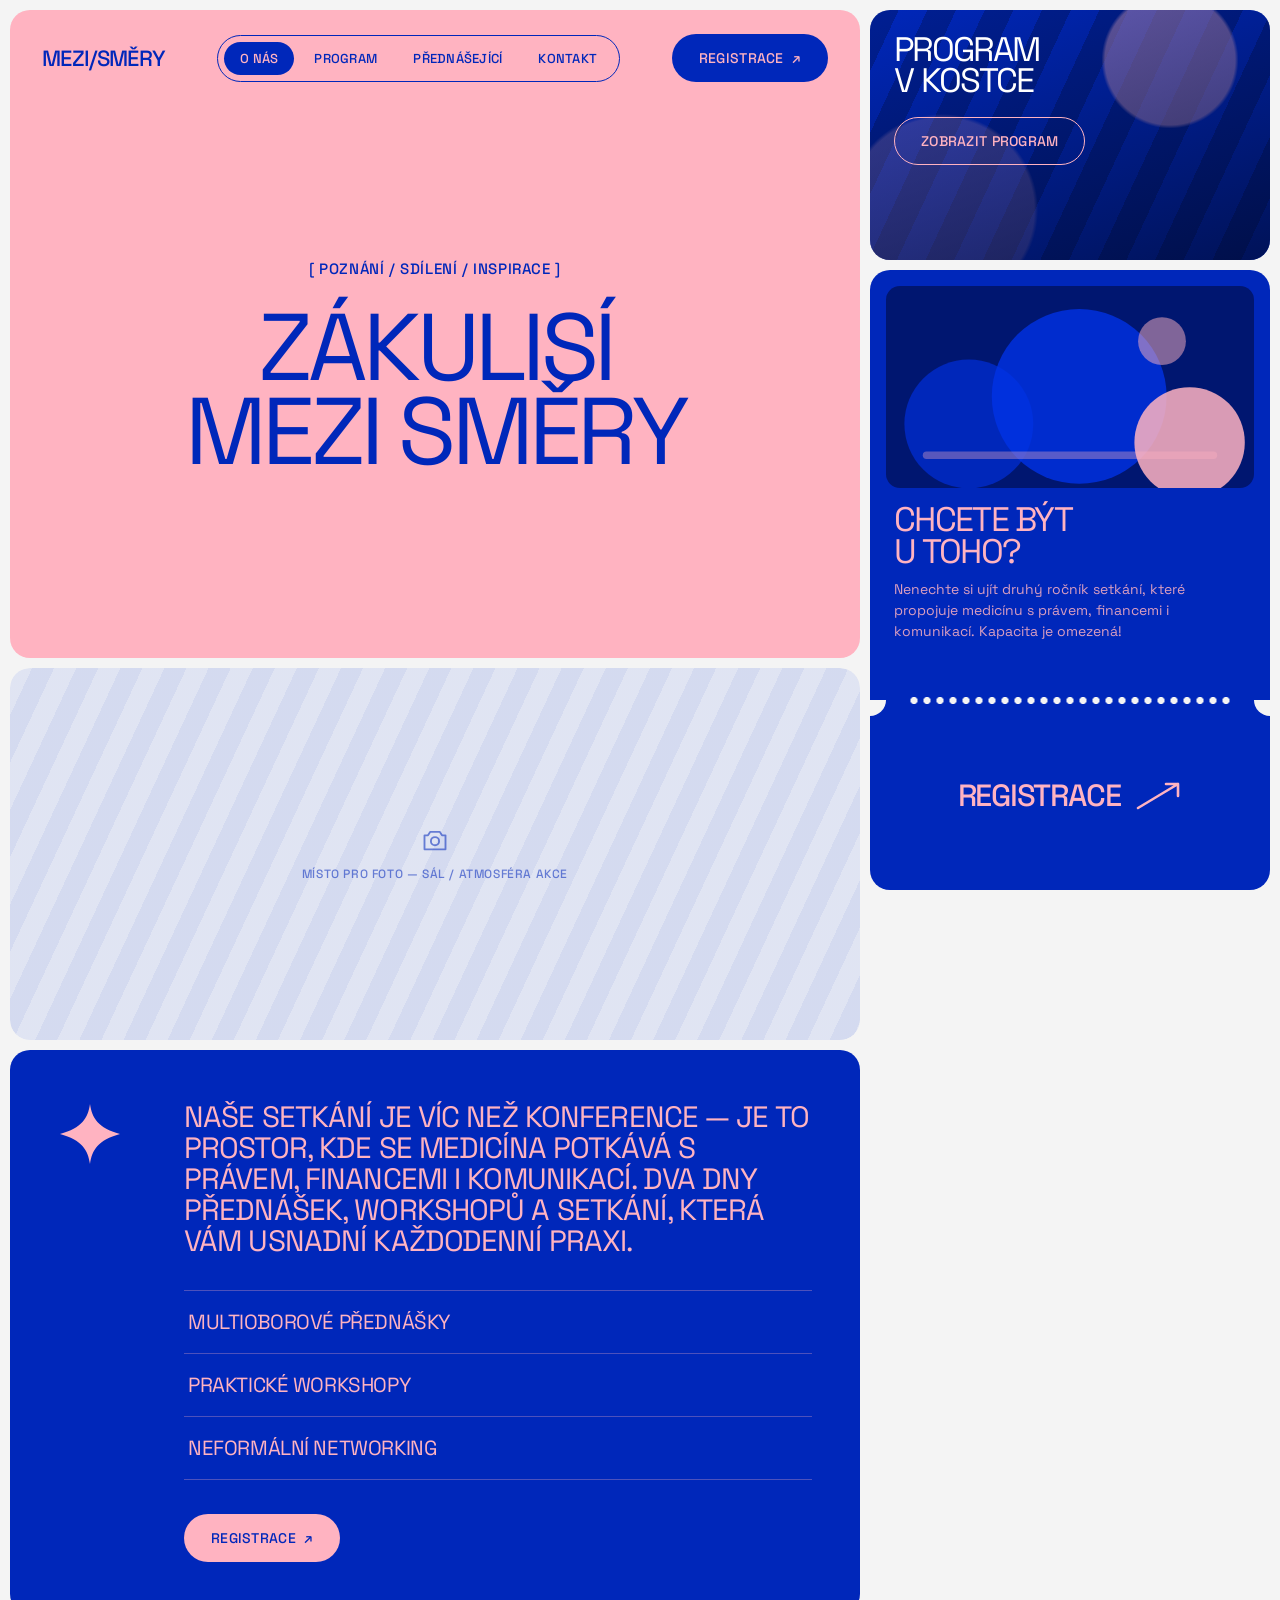
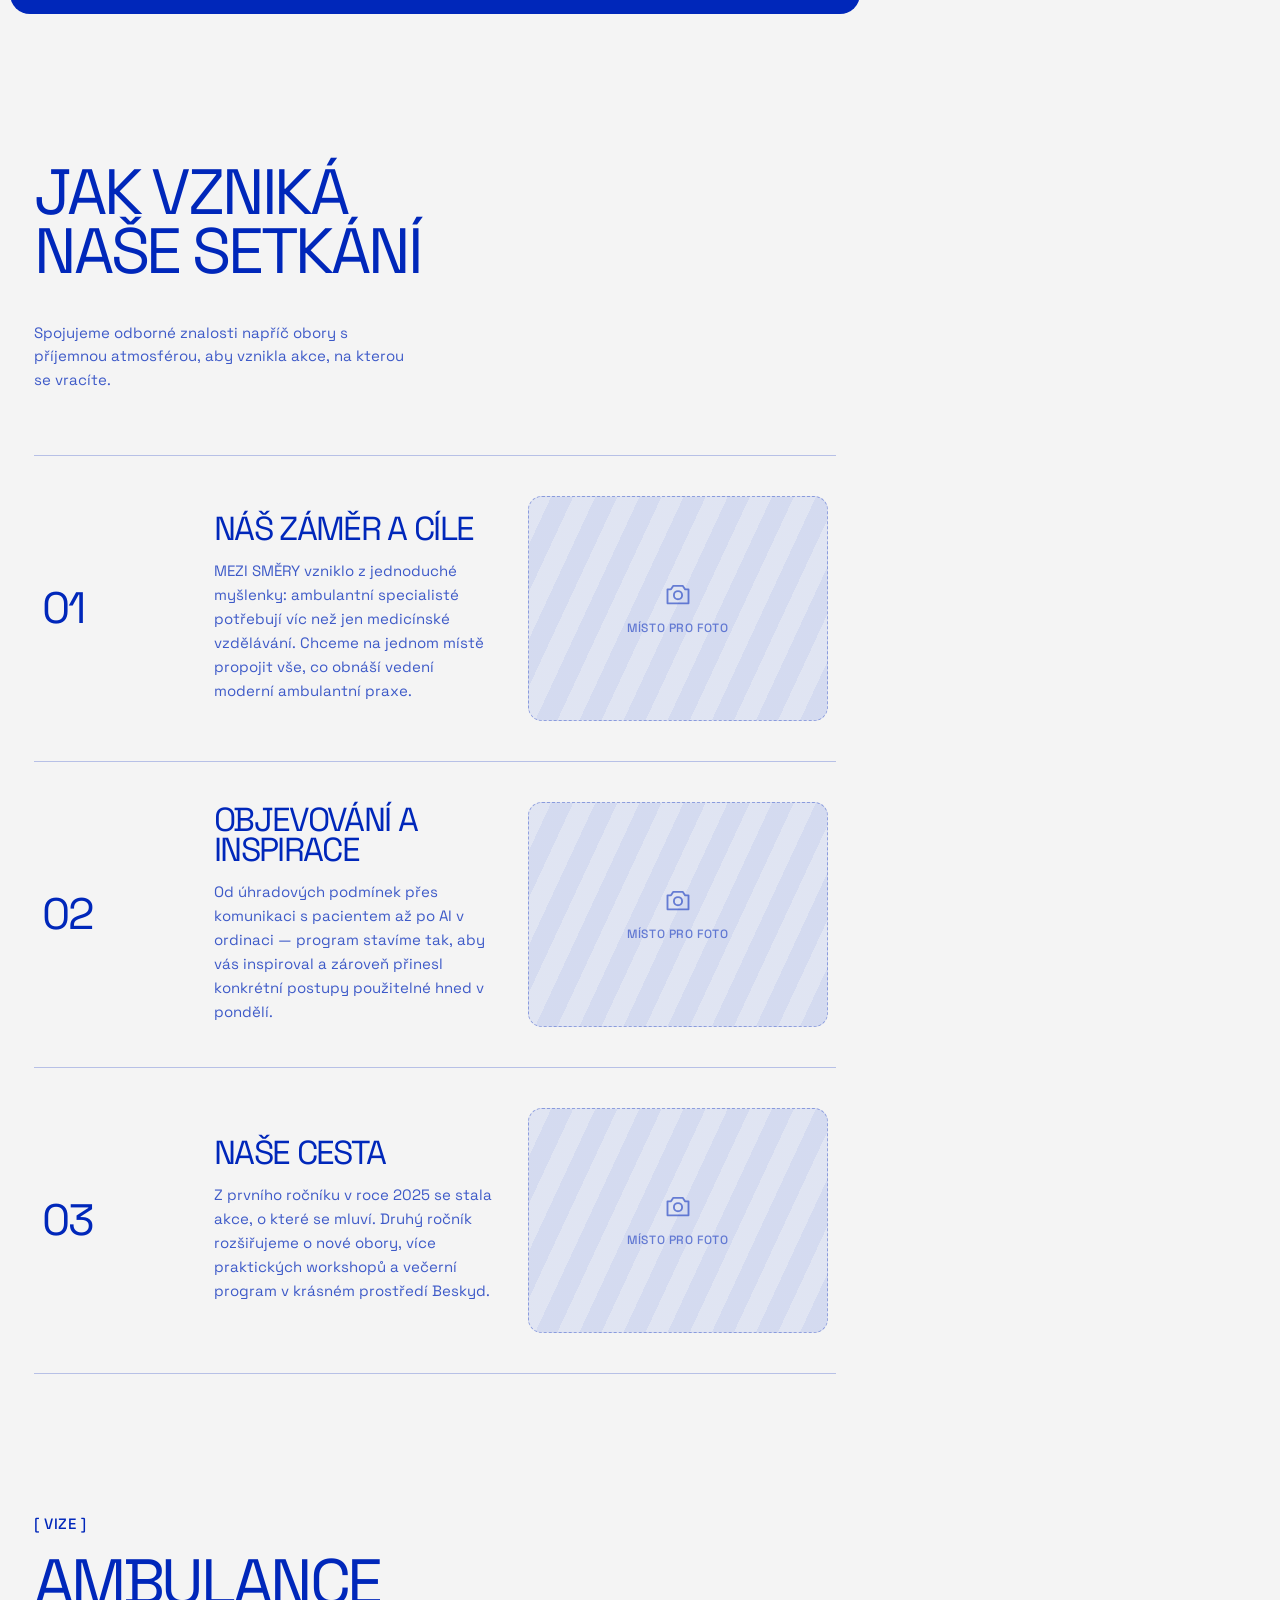
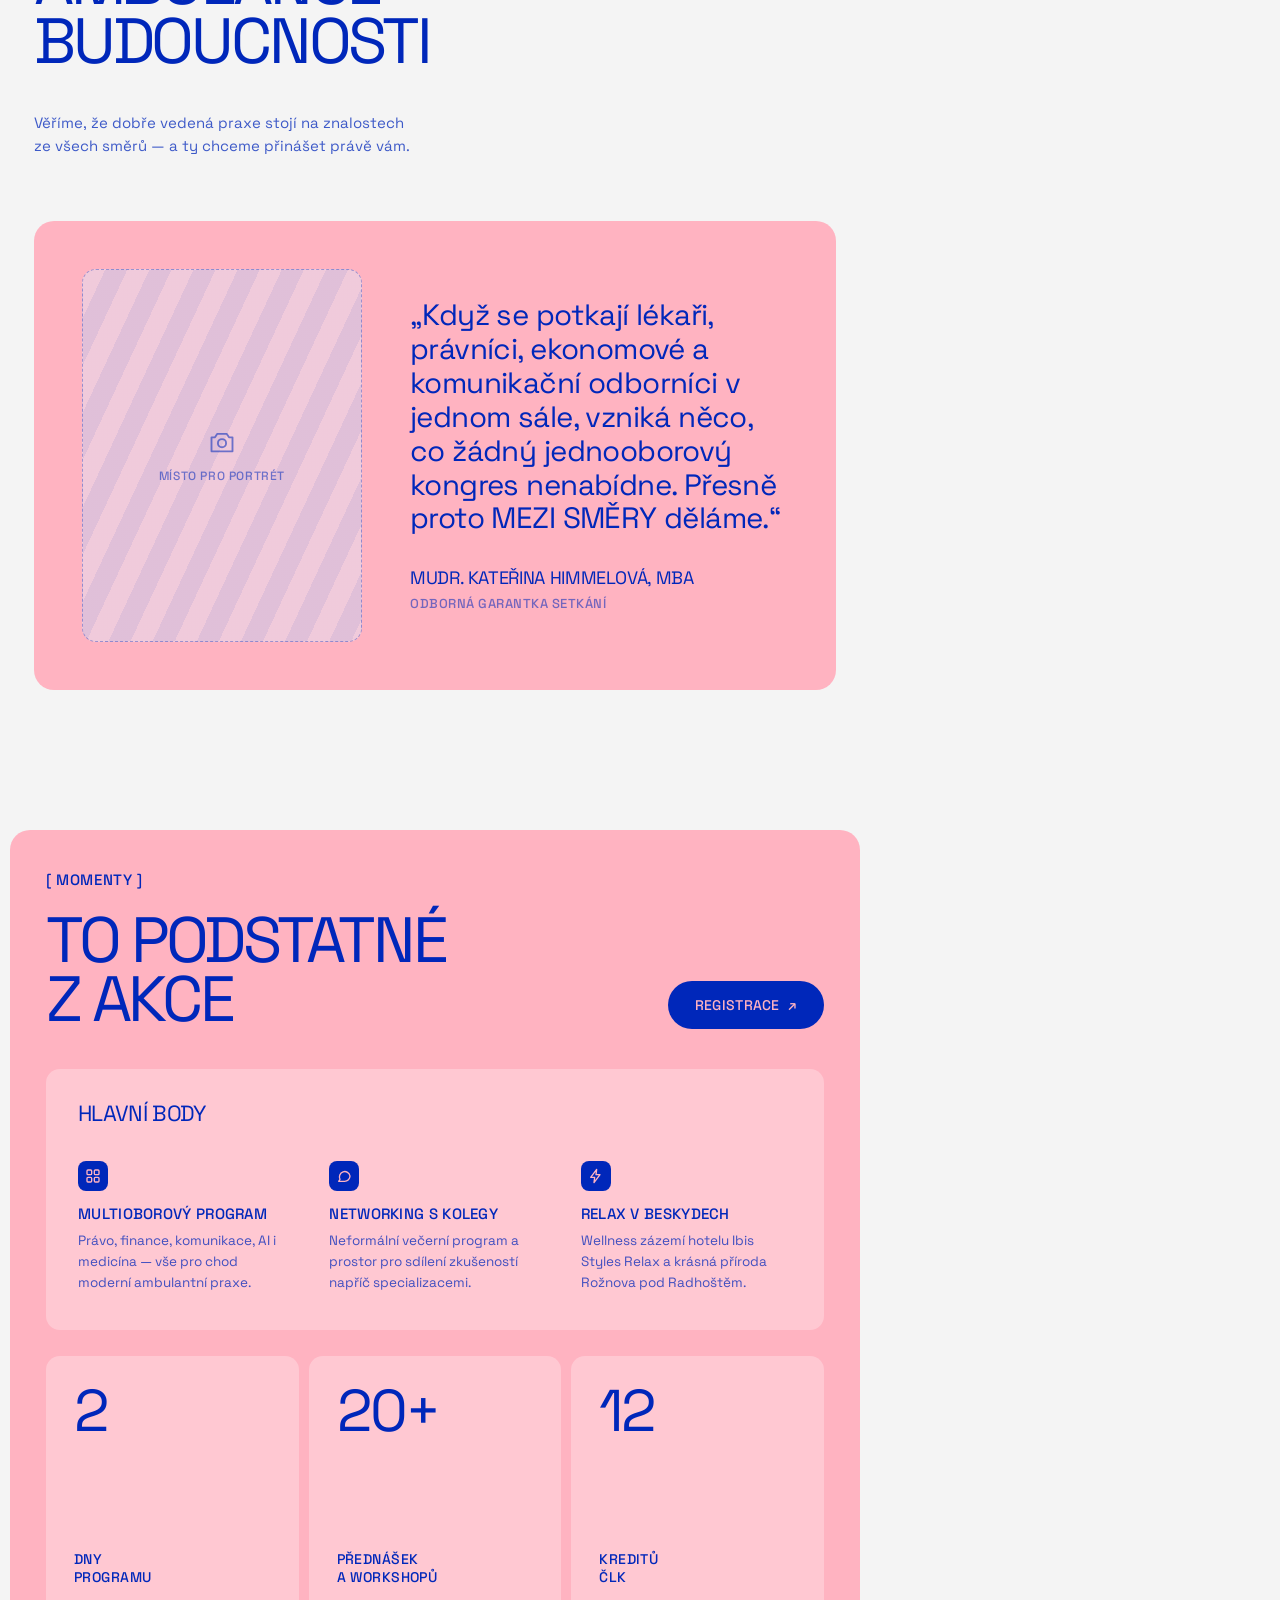
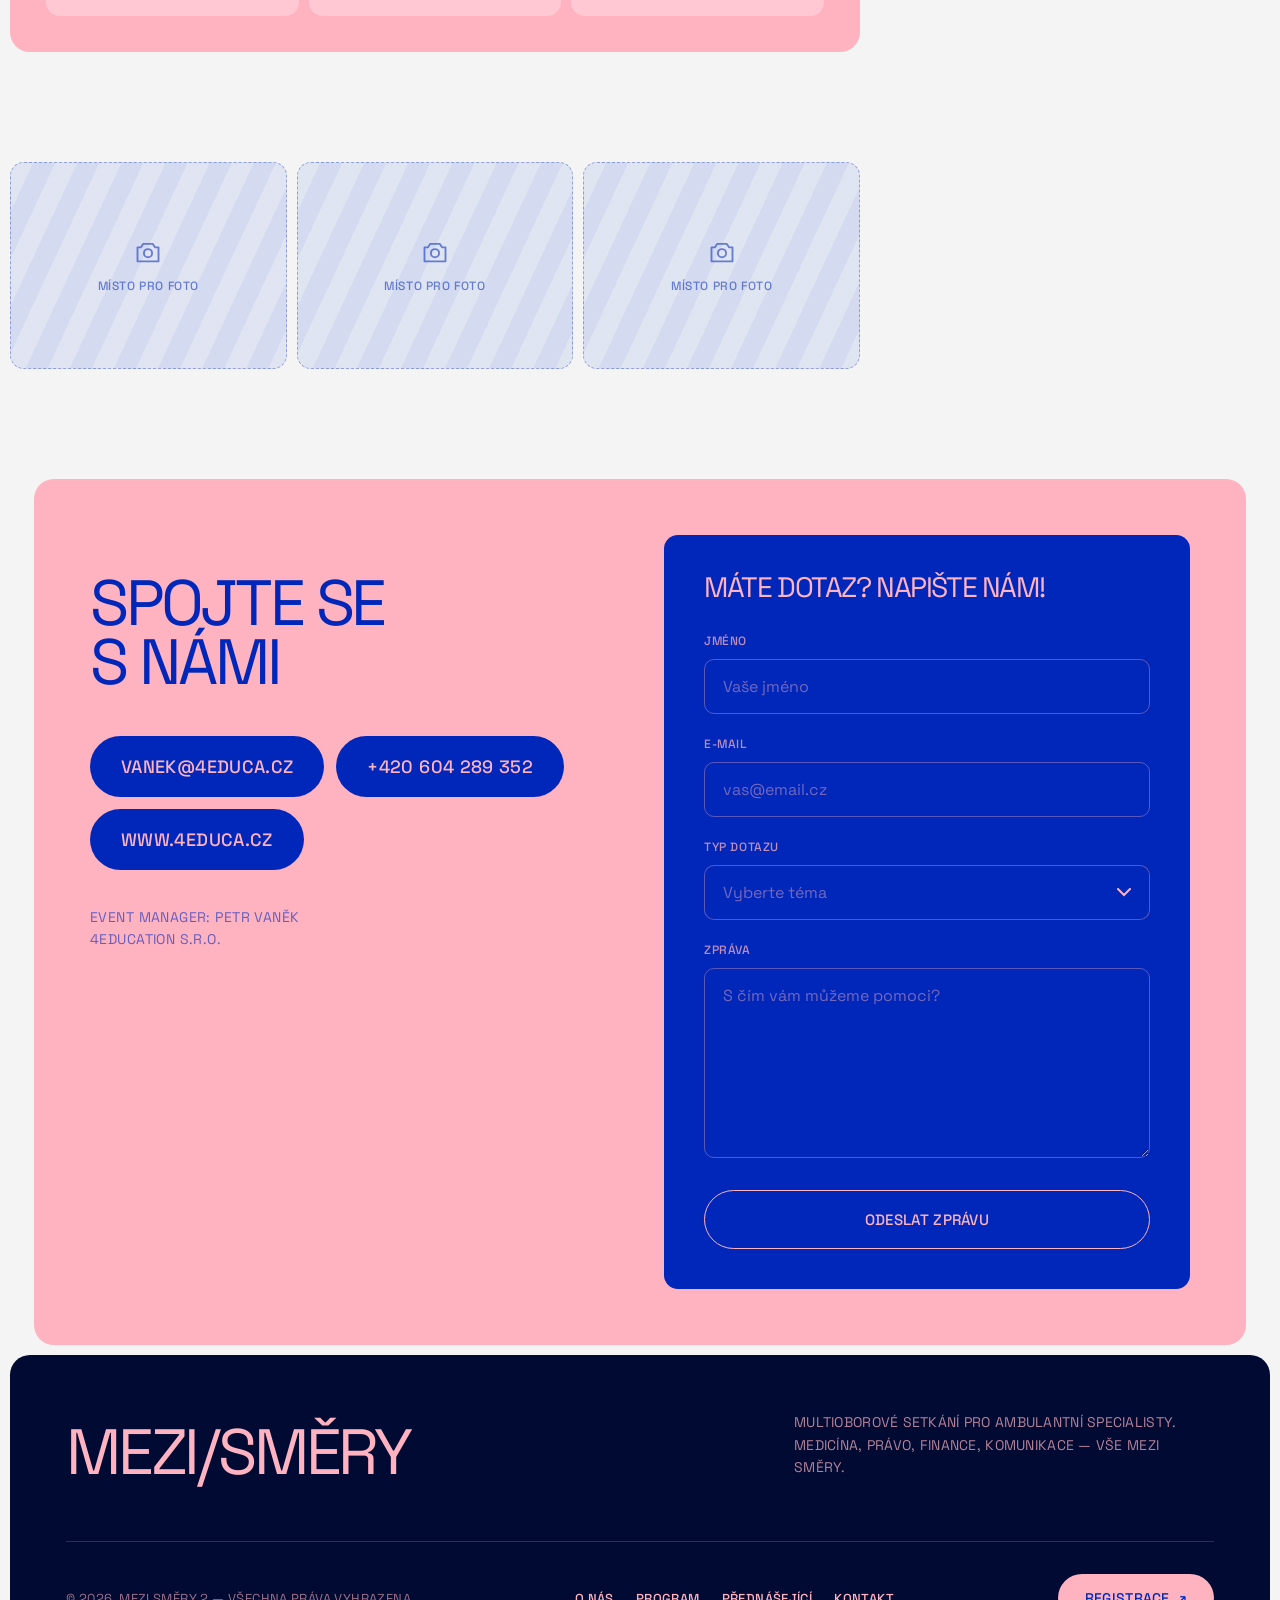
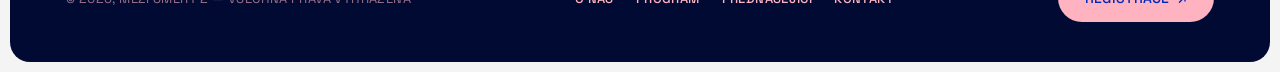
==== commit 0fe7887f: "Kontakt a formulář podle šablony (růžová karta, modrý formulář, celoplošné tlačítko) Co-Authored-By:" ====
--- a/about.html
+++ b/about.html
@@ -8,7 +8,7 @@
   <link rel="preconnect" href="https://fonts.googleapis.com">
   <link rel="preconnect" href="https://fonts.gstatic.com" crossorigin>
   <link href="https://fonts.googleapis.com/css2?family=Space+Grotesk:wght@400;500&display=swap" rel="stylesheet">
-  <link rel="stylesheet" href="css/style.css?v=5">
+  <link rel="stylesheet" href="css/style.css?v=6">
   <link rel="icon" href="data:image/svg+xml,%3Csvg xmlns='http://www.w3.org/2000/svg' viewBox='0 0 32 32'%3E%3Crect width='32' height='32' rx='6' fill='%230027BA'/%3E%3Ctext x='16' y='22' font-family='sans-serif' font-size='14' fill='%23FFB3C1' text-anchor='middle'%3EM/S%3C/text%3E%3C/svg%3E">
 </head>
 <body>
@@ -253,12 +253,12 @@
   <section class="section contact-section" id="kontakt">
     <div class="contact-grid">
       <div class="contact-info">
-        <p class="section-tag light reveal">[ KONTAKT ]</p>
-        <h2 class="light reveal">SPOJTE SE<br>S NÁMI</h2>
+        <p class="section-tag reveal">[ KONTAKT ]</p>
+        <h2 class="reveal">SPOJTE SE<br>S NÁMI</h2>
         <div class="contact-links">
-          <a class="btn btn-outline-light reveal" href="mailto:vanek@4educa.cz">VANEK@4EDUCA.CZ</a>
-          <a class="btn btn-outline-light reveal" href="tel:+420604289352">+420 604 289 352</a>
-          <a class="btn btn-outline-light reveal" href="https://www.4educa.cz" target="_blank" rel="noopener">WWW.4EDUCA.CZ</a>
+          <a class="btn btn-blue reveal" href="mailto:vanek@4educa.cz">VANEK@4EDUCA.CZ</a>
+          <a class="btn btn-blue reveal" href="tel:+420604289352">+420 604 289 352</a>
+          <a class="btn btn-blue reveal" href="https://www.4educa.cz" target="_blank" rel="noopener">WWW.4EDUCA.CZ</a>
         </div>
         <p class="contact-note reveal">Event manager: Petr Vaněk<br>4Education s.r.o.</p>
       </div>
@@ -272,7 +272,8 @@
           <input type="email" name="email" placeholder="vas@email.cz" required>
         </label>
         <label>TYP DOTAZU
-          <select name="typ">
+          <select name="typ" required>
+            <option value="" disabled selected>Vyberte téma</option>
             <option>Registrace a platby</option>
             <option>Ubytování</option>
             <option>Program a kredity</option>
@@ -281,9 +282,9 @@
           </select>
         </label>
         <label>ZPRÁVA
-          <textarea name="zprava" rows="4" placeholder="Vaše zpráva…"></textarea>
+          <textarea name="zprava" rows="5" placeholder="S čím vám můžeme pomoci?"></textarea>
         </label>
-        <button class="btn btn-blue" type="submit">ODESLAT ZPRÁVU <span class="arr">↗</span></button>
+        <button class="btn btn-outline-light btn-full" type="submit">ODESLAT ZPRÁVU</button>
       </form>
     </div>
   </section>
--- a/css/style.css
+++ b/css/style.css
@@ -1013,8 +1013,9 @@
    ============================================================ */
 .contact-section { padding-bottom: 0; }
 
+/* růžová karta s modrým formulářem — přesně podle šablony */
 .contact-grid {
-  background: var(--blue);
+  background: var(--pink);
   border-radius: var(--radius);
   display: grid;
   grid-template-columns: 1fr 1fr;
@@ -1022,14 +1023,16 @@
   padding: 56px;
 }
 
-.contact-info h2 { margin-bottom: 40px; }
+.contact-info h2 { margin-bottom: 44px; }
 
 .contact-links {
   display: flex;
-  flex-direction: column;
+  flex-wrap: wrap;
   align-items: flex-start;
   gap: 12px;
 }
+
+.contact-links .btn { font-size: clamp(16px, 1.4vw, 22px); padding: 18px 30px; }
 
 .contact-note {
   margin-top: 36px;
@@ -1037,54 +1040,77 @@
   line-height: 1.6;
   text-transform: uppercase;
   letter-spacing: 0.03em;
-  color: rgba(255,179,193,.65);
+  color: rgba(0,39,186,.6);
 }
 
 .contact-form {
-  background: var(--bg);
+  background: var(--blue);
   border-radius: var(--radius-sm);
-  padding: 36px;
-  display: flex;
-  flex-direction: column;
-  gap: 18px;
+  padding: 40px;
+  display: flex;
+  flex-direction: column;
+  gap: 22px;
 }
 
 .contact-form h3 {
-  font-size: clamp(22px, 2vw, 30px);
-  margin-bottom: 6px;
+  font-size: clamp(24px, 2.2vw, 34px);
+  color: var(--pink);
+  margin-bottom: 10px;
 }
 
 .contact-form label {
   display: flex;
   flex-direction: column;
-  gap: 8px;
+  gap: 10px;
   font-size: 12px;
   font-weight: 500;
   letter-spacing: 0.05em;
   text-transform: uppercase;
-  color: rgba(0,39,186,.6);
+  color: rgba(255,179,193,.75);
 }
 
 .contact-form input,
 .contact-form select,
 .contact-form textarea {
   font-family: var(--font);
-  font-size: 15px;
-  color: var(--blue);
-  background: var(--white);
-  border: 1px solid rgba(0,39,186,.25);
+  font-size: 16px;
+  color: var(--pink);
+  background: transparent;
+  border: 1px solid rgba(255,179,193,.35);
   border-radius: 10px;
-  padding: 13px 16px;
+  padding: 16px 18px;
   outline: none;
   transition: border-color .25s ease;
 }
+
+.contact-form input::placeholder,
+.contact-form textarea::placeholder { color: rgba(255,179,193,.45); }
+
 .contact-form input:focus,
 .contact-form select:focus,
-.contact-form textarea:focus { border-color: var(--blue); }
-
-.contact-form textarea { resize: vertical; }
-
-.contact-form .btn { align-self: flex-start; margin-top: 6px; }
+.contact-form textarea:focus { border-color: var(--pink); }
+
+.contact-form select {
+  appearance: none;
+  -webkit-appearance: none;
+  background-image: url("data:image/svg+xml,%3Csvg xmlns='http://www.w3.org/2000/svg' width='14' height='9' viewBox='0 0 14 9'%3E%3Cpath d='M1 1l6 6 6-6' fill='none' stroke='%23FFB3C1' stroke-width='2' stroke-linecap='round'/%3E%3C/svg%3E");
+  background-repeat: no-repeat;
+  background-position: right 18px center;
+  padding-right: 44px;
+}
+.contact-form select option { color: var(--blue); background: var(--white); }
+.contact-form select:invalid,
+.contact-form select.is-empty { color: rgba(255,179,193,.45); }
+
+.contact-form textarea { resize: vertical; min-height: 190px; }
+
+.contact-form .btn-full {
+  width: 100%;
+  justify-content: center;
+  margin-top: 10px;
+  padding: 19px 26px;
+  font-size: 15px;
+}
 
 /* ============================================================
    FOOTER
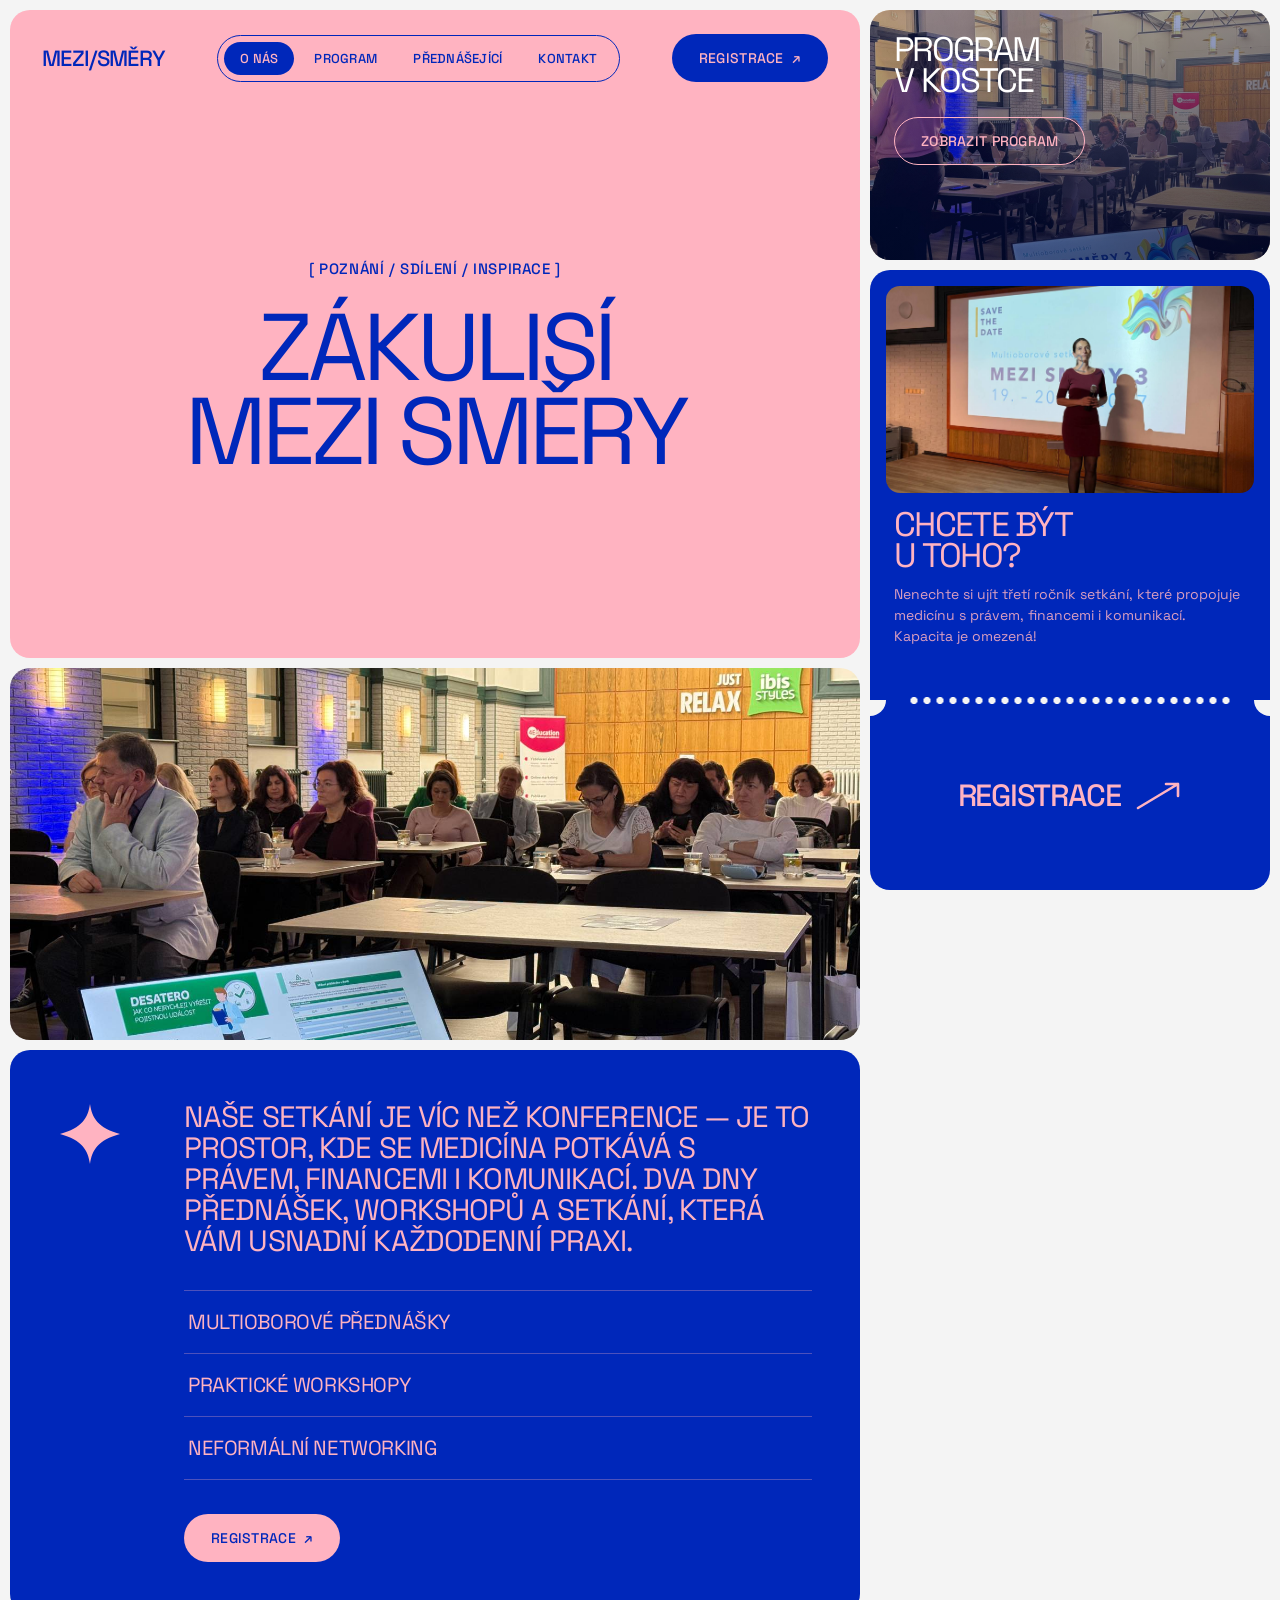
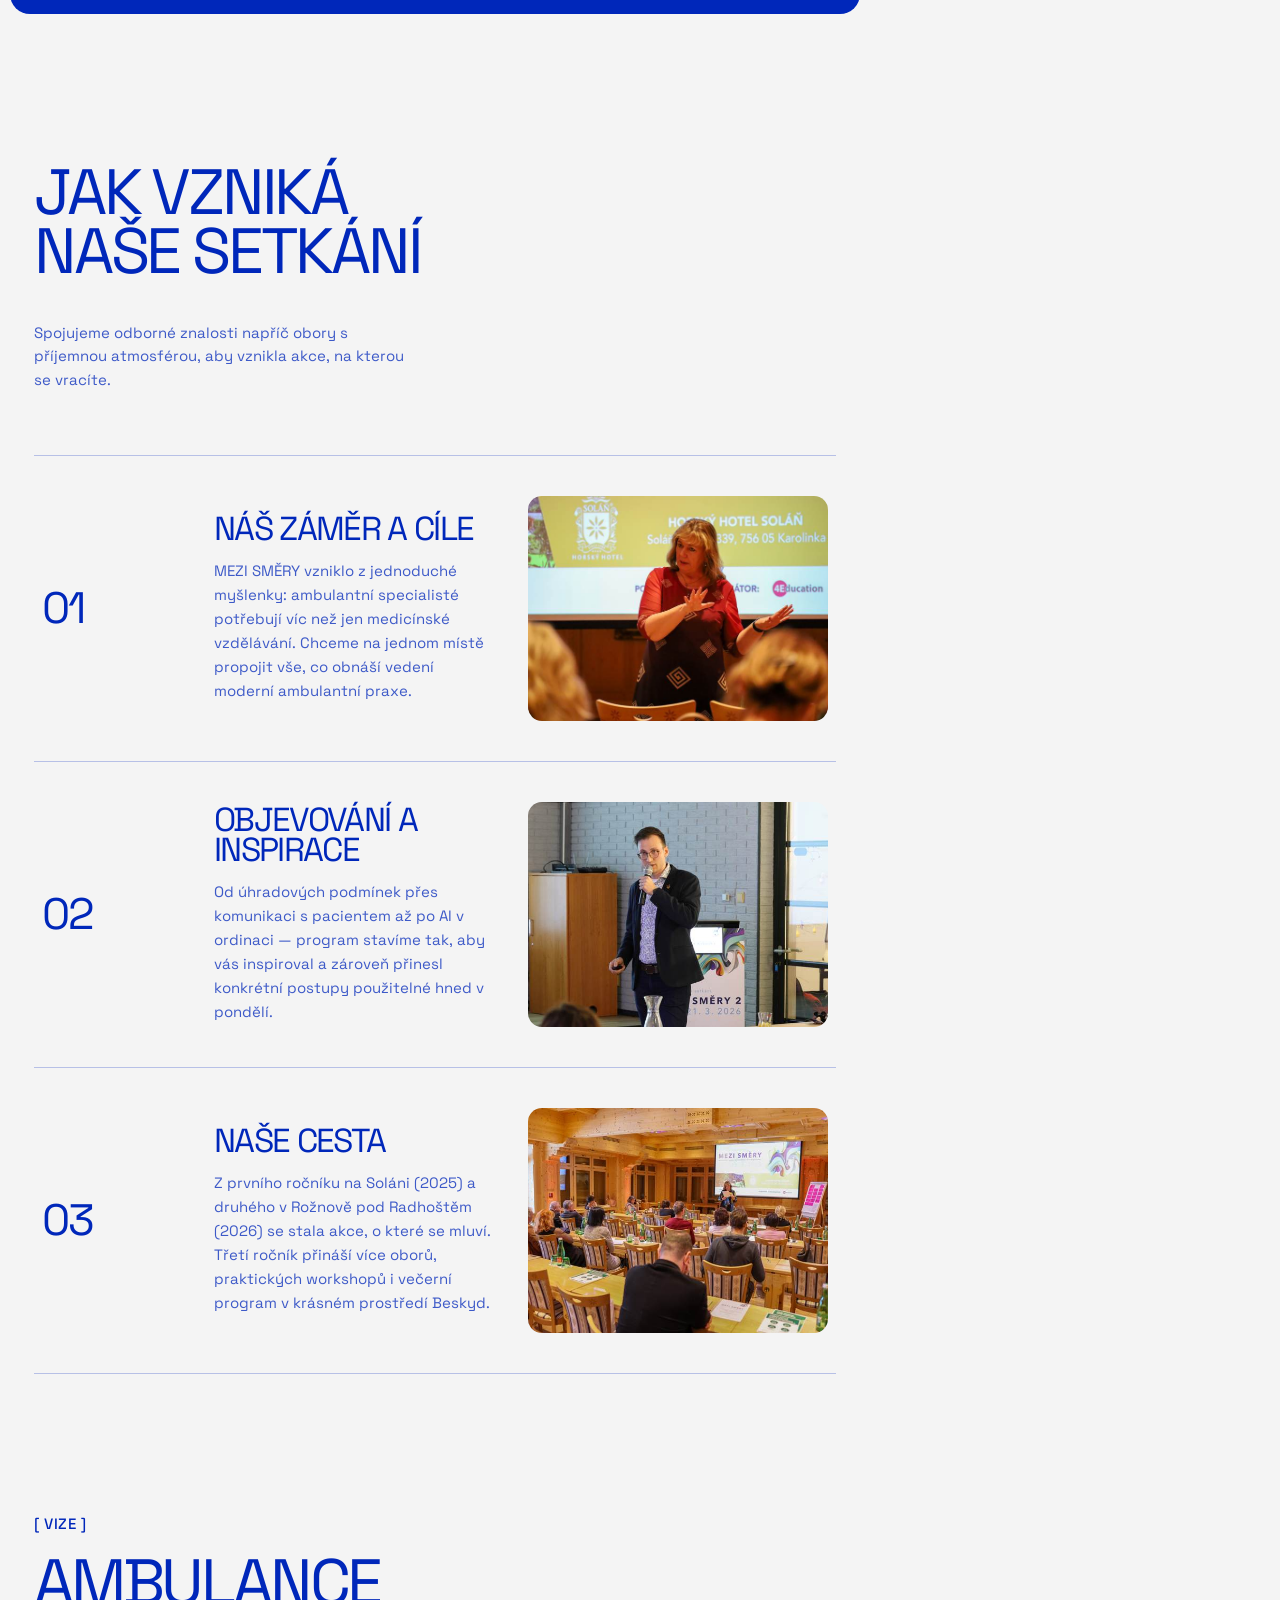
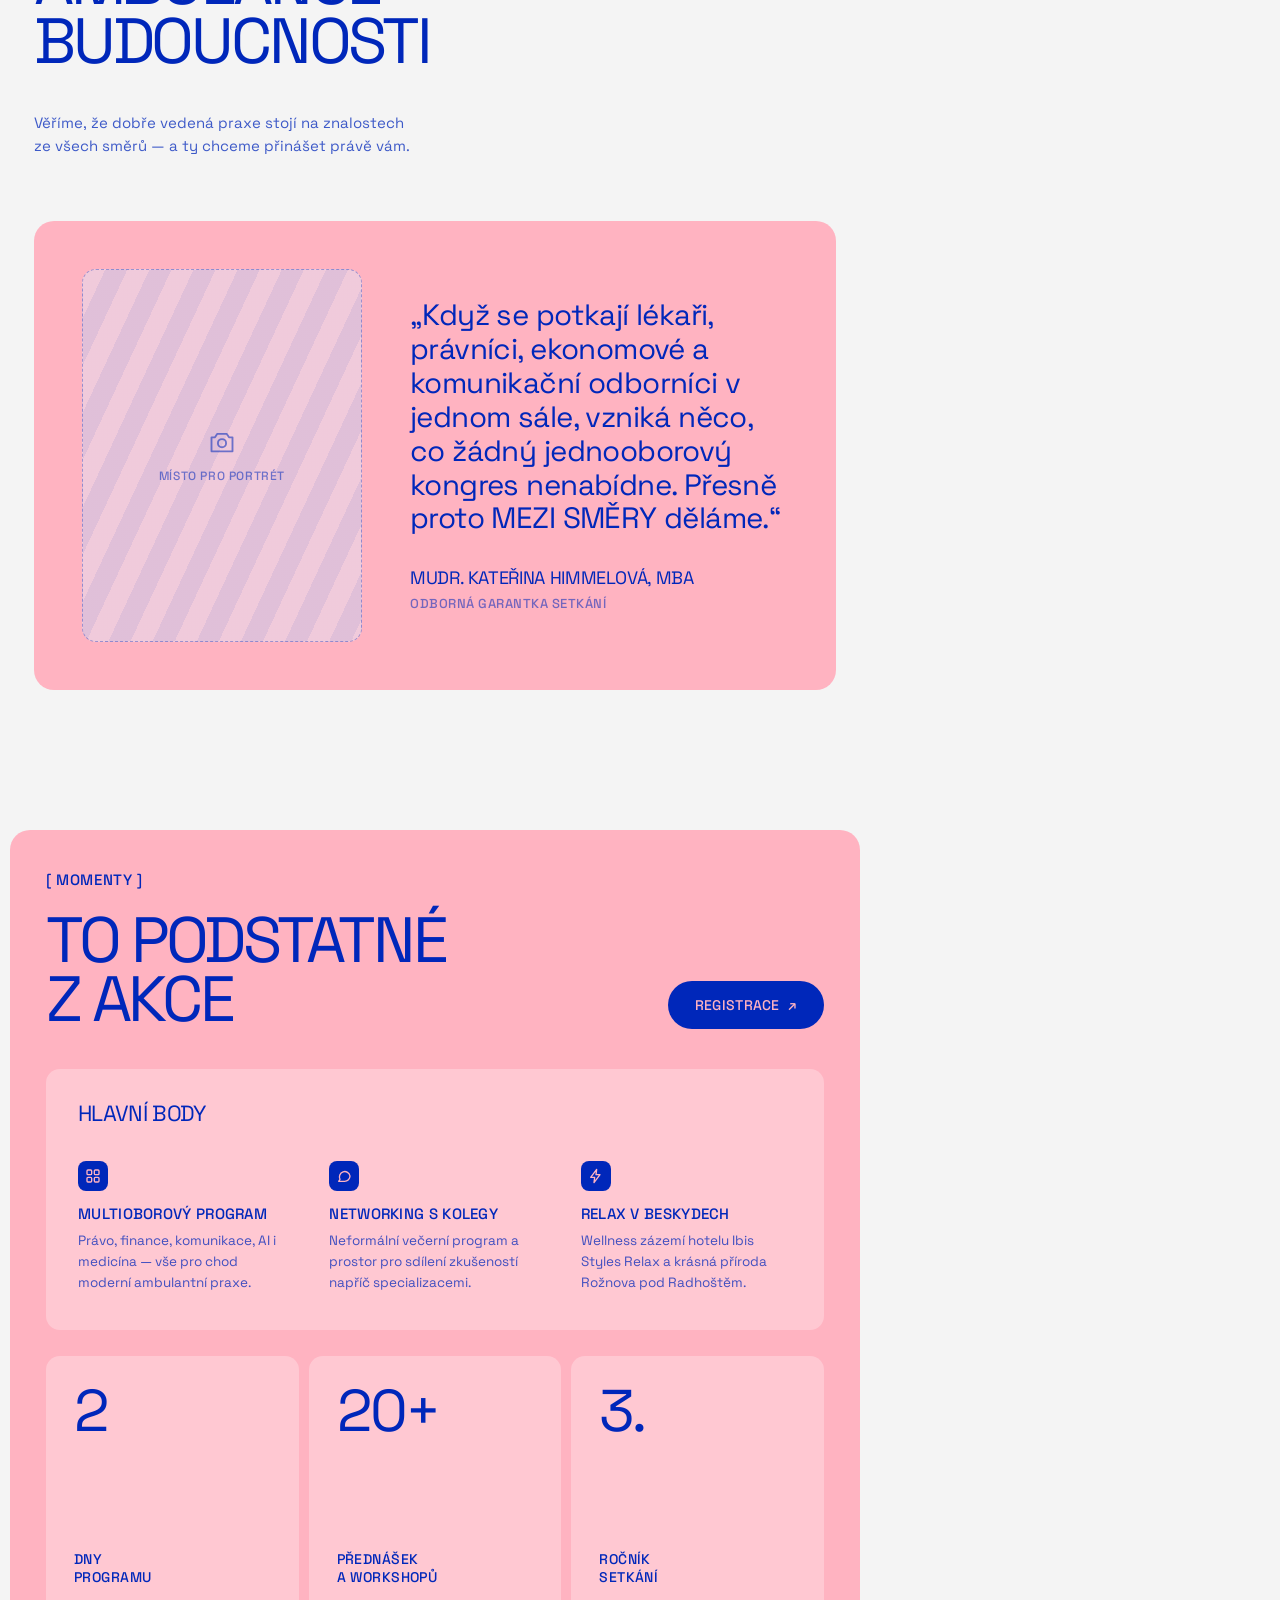
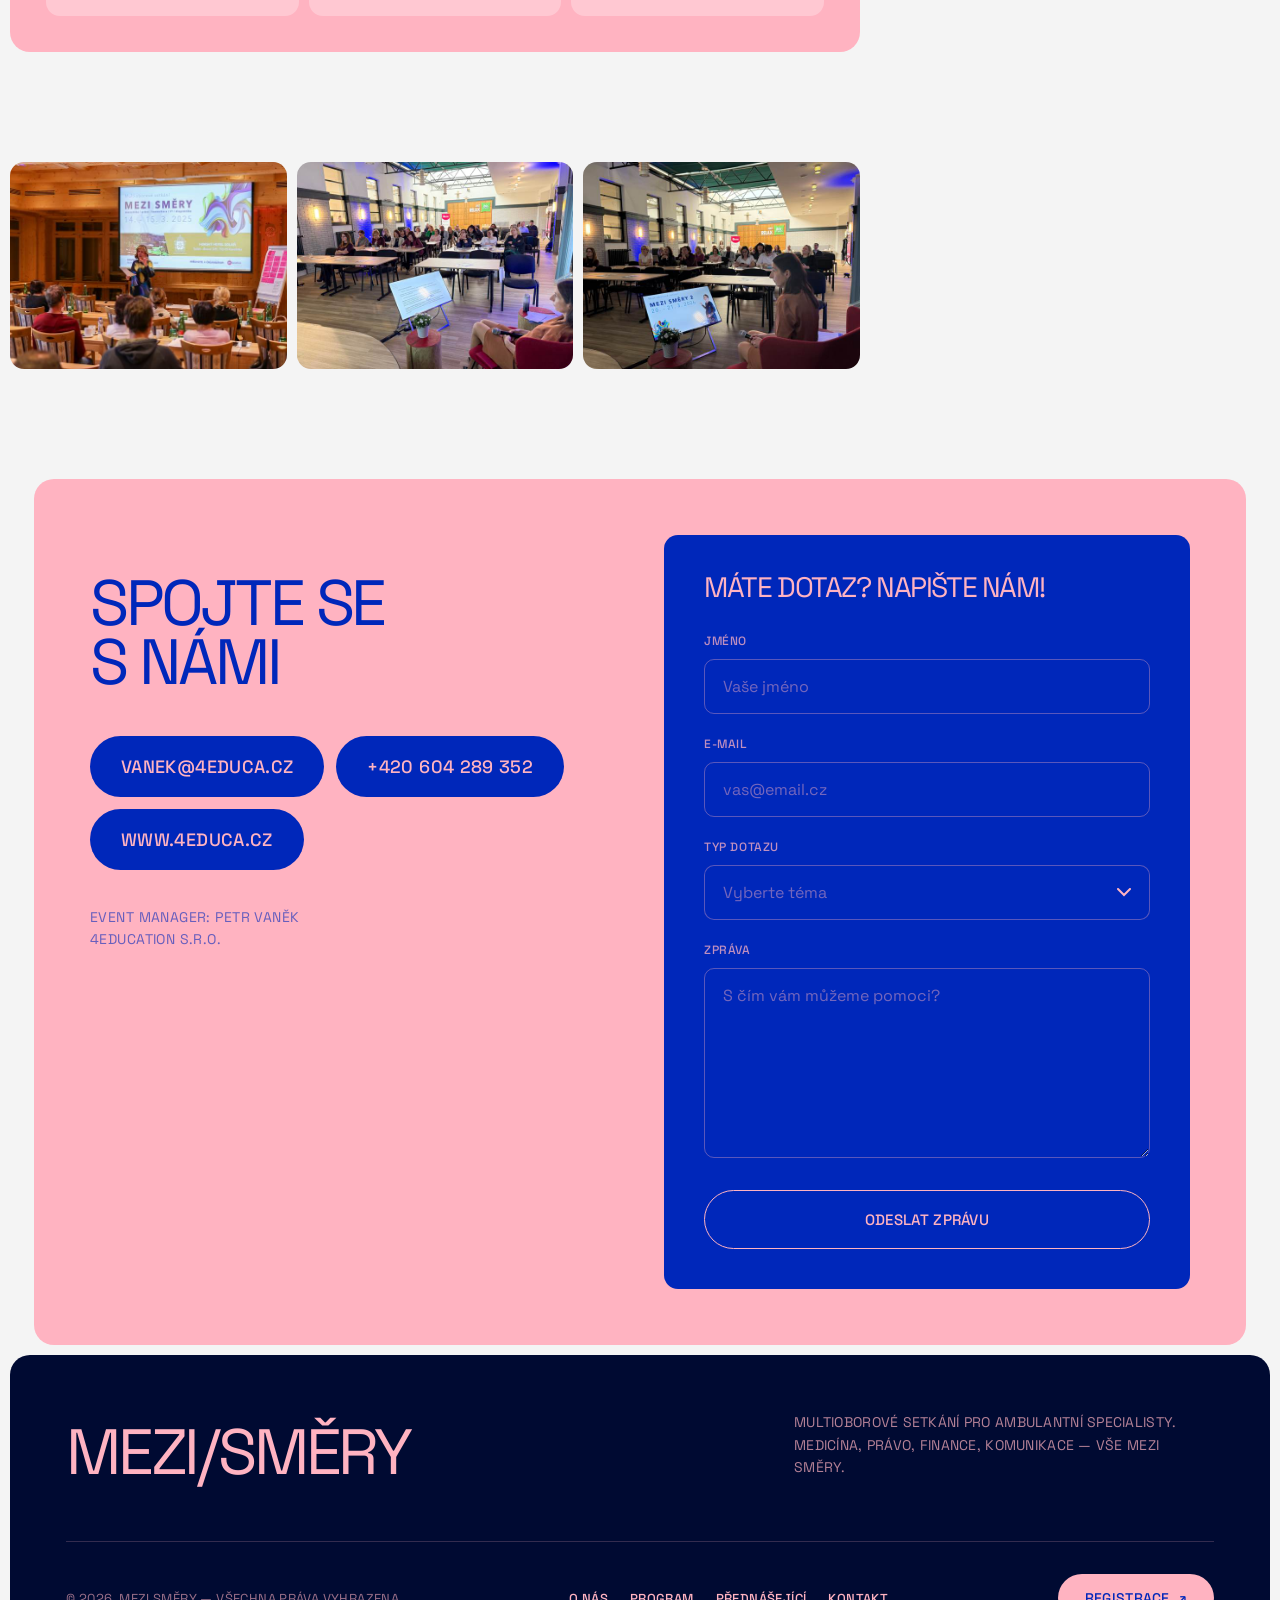
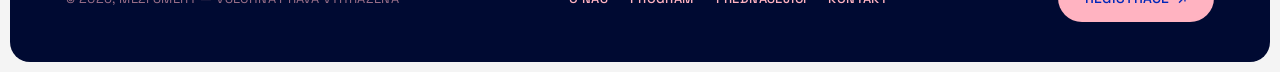
==== commit 9d8e1f72: "MEZI SMĚRY 3 (19.–20. 3. 2027): nový program, fotogalerie ročníků 2025 a 2026, fotky na webu - homep" ====
--- a/about.html
+++ b/about.html
@@ -8,7 +8,7 @@
   <link rel="preconnect" href="https://fonts.googleapis.com">
   <link rel="preconnect" href="https://fonts.gstatic.com" crossorigin>
   <link href="https://fonts.googleapis.com/css2?family=Space+Grotesk:wght@400;500&display=swap" rel="stylesheet">
-  <link rel="stylesheet" href="css/style.css?v=6">
+  <link rel="stylesheet" href="css/style.css?v=8">
   <link rel="icon" href="data:image/svg+xml,%3Csvg xmlns='http://www.w3.org/2000/svg' viewBox='0 0 32 32'%3E%3Crect width='32' height='32' rx='6' fill='%230027BA'/%3E%3Ctext x='16' y='22' font-family='sans-serif' font-size='14' fill='%23FFB3C1' text-anchor='middle'%3EM/S%3C/text%3E%3C/svg%3E">
 </head>
 <body>
@@ -41,12 +41,9 @@
         </div>
       </section>
 
-      <!-- ---------- VELKÁ FOTKA (placeholder) ---------- -->
+      <!-- ---------- VELKÁ FOTKA ---------- -->
       <figure class="photo-card reveal">
-        <div class="ph ph-hero">
-          <svg viewBox="0 0 24 24" fill="none" stroke="currentColor" stroke-width="1.6" stroke-linecap="round" stroke-linejoin="round"><path d="M3 8h3l2-3h8l2 3h3v12H3z"/><circle cx="12" cy="13" r="3.5"/></svg>
-          MÍSTO PRO FOTO — SÁL / ATMOSFÉRA AKCE
-        </div>
+        <img class="photo-hero" src="img/gallery/2026/ms2026-011.jpg" alt="Sál Multioborového setkání MEZI SMĚRY 2026 v Ibis Styles Relax">
       </figure>
 
       <!-- ---------- MODRÁ INTRO KARTA ---------- -->
@@ -82,10 +79,7 @@
               <h3>NÁŠ ZÁMĚR A CÍLE</h3>
               <p>MEZI SMĚRY vzniklo z jednoduché myšlenky: ambulantní specialisté potřebují víc než jen medicínské vzdělávání. Chceme na jednom místě propojit vše, co obnáší vedení moderní ambulantní praxe.</p>
             </div>
-            <div class="ph ph-square">
-              <svg viewBox="0 0 24 24" fill="none" stroke="currentColor" stroke-width="1.6" stroke-linecap="round" stroke-linejoin="round"><path d="M3 8h3l2-3h8l2 3h3v12H3z"/><circle cx="12" cy="13" r="3.5"/></svg>
-              MÍSTO PRO FOTO
-            </div>
+            <img class="row-photo" src="img/gallery/2025/thumb/ms2025-017.jpg" alt="Přednáška na prvním ročníku MEZI SMĚRY 2025" loading="lazy">
           </div>
           <div class="about-row with-photo reveal">
             <span class="about-num">02</span>
@@ -93,21 +87,15 @@
               <h3>OBJEVOVÁNÍ A INSPIRACE</h3>
               <p>Od úhradových podmínek přes komunikaci s pacientem až po AI v ordinaci — program stavíme tak, aby vás inspiroval a zároveň přinesl konkrétní postupy použitelné hned v pondělí.</p>
             </div>
-            <div class="ph ph-square">
-              <svg viewBox="0 0 24 24" fill="none" stroke="currentColor" stroke-width="1.6" stroke-linecap="round" stroke-linejoin="round"><path d="M3 8h3l2-3h8l2 3h3v12H3z"/><circle cx="12" cy="13" r="3.5"/></svg>
-              MÍSTO PRO FOTO
-            </div>
+            <img class="row-photo" src="img/gallery/2026/thumb/ms2026-073.jpg" alt="Přednášející na MEZI SMĚRY 2026" loading="lazy">
           </div>
           <div class="about-row with-photo reveal">
             <span class="about-num">03</span>
             <div class="about-body">
               <h3>NAŠE CESTA</h3>
-              <p>Z prvního ročníku v roce 2025 se stala akce, o které se mluví. Druhý ročník rozšiřujeme o nové obory, více praktických workshopů a večerní program v krásném prostředí Beskyd.</p>
-            </div>
-            <div class="ph ph-square">
-              <svg viewBox="0 0 24 24" fill="none" stroke="currentColor" stroke-width="1.6" stroke-linecap="round" stroke-linejoin="round"><path d="M3 8h3l2-3h8l2 3h3v12H3z"/><circle cx="12" cy="13" r="3.5"/></svg>
-              MÍSTO PRO FOTO
-            </div>
+              <p>Z prvního ročníku na Soláni (2025) a druhého v Rožnově pod Radhoštěm (2026) se stala akce, o které se mluví. Třetí ročník přináší více oborů, praktických workshopů i večerní program v krásném prostředí Beskyd.</p>
+            </div>
+            <img class="row-photo" src="img/gallery/2025/thumb/ms2025-038.jpg" alt="Sál prvního ročníku MEZI SMĚRY na Soláni" loading="lazy">
           </div>
         </div>
       </section>
@@ -184,26 +172,17 @@
             <span class="stat-label">PŘEDNÁŠEK<br>A WORKSHOPŮ</span>
           </div>
           <div class="ess-stat">
-            <span class="stat-num">12</span>
-            <span class="stat-label">KREDITŮ<br>ČLK</span>
-          </div>
-        </div>
-      </section>
-
-      <!-- ---------- FOTO PÁS (placeholdery) ---------- -->
+            <span class="stat-num">3.</span>
+            <span class="stat-label">ROČNÍK<br>SETKÁNÍ</span>
+          </div>
+        </div>
+      </section>
+
+      <!-- ---------- FOTO PÁS ---------- -->
       <section class="photo-strip">
-        <div class="ph ph-strip reveal">
-          <svg viewBox="0 0 24 24" fill="none" stroke="currentColor" stroke-width="1.6" stroke-linecap="round" stroke-linejoin="round"><path d="M3 8h3l2-3h8l2 3h3v12H3z"/><circle cx="12" cy="13" r="3.5"/></svg>
-          MÍSTO PRO FOTO
-        </div>
-        <div class="ph ph-strip reveal" style="--d:.08s">
-          <svg viewBox="0 0 24 24" fill="none" stroke="currentColor" stroke-width="1.6" stroke-linecap="round" stroke-linejoin="round"><path d="M3 8h3l2-3h8l2 3h3v12H3z"/><circle cx="12" cy="13" r="3.5"/></svg>
-          MÍSTO PRO FOTO
-        </div>
-        <div class="ph ph-strip reveal" style="--d:.16s">
-          <svg viewBox="0 0 24 24" fill="none" stroke="currentColor" stroke-width="1.6" stroke-linecap="round" stroke-linejoin="round"><path d="M3 8h3l2-3h8l2 3h3v12H3z"/><circle cx="12" cy="13" r="3.5"/></svg>
-          MÍSTO PRO FOTO
-        </div>
+        <a class="g-item reveal" href="img/gallery/2025/ms2025-039.jpg"><img src="img/gallery/2025/thumb/ms2025-039.jpg" alt="Sál na MEZI SMĚRY 2025" loading="lazy"></a>
+        <a class="g-item reveal" style="--d:.08s" href="img/gallery/2026/ms2026-040.jpg"><img src="img/gallery/2026/thumb/ms2026-040.jpg" alt="Účastníci na MEZI SMĚRY 2026" loading="lazy"></a>
+        <a class="g-item reveal" style="--d:.16s" href="img/gallery/2026/ms2026-007.jpg"><img src="img/gallery/2026/thumb/ms2026-007.jpg" alt="Atmosféra na MEZI SMĚRY 2026" loading="lazy"></a>
       </section>
 
     </main>
@@ -212,7 +191,7 @@
     <aside class="col-side">
       <div class="side-sticky">
         <a class="side-card side-agenda" href="index.html#program">
-          <div class="agenda-art" aria-hidden="true"></div>
+          <div class="agenda-photo" aria-hidden="true"><img src="img/gallery/2026/ms2026-103.jpg" alt=""></div>
           <div class="agenda-overlay"></div>
           <div class="side-agenda-content">
             <h3>PROGRAM<br>V KOSTCE</h3>
@@ -222,18 +201,11 @@
 
         <div class="ticket-unit">
           <div class="side-card side-ready">
-            <div class="ready-art" aria-hidden="true">
-              <svg viewBox="0 0 400 220" preserveAspectRatio="xMidYMid slice">
-                <rect width="400" height="220" fill="#001670"/>
-                <circle cx="90" cy="150" r="70" fill="#0027BA"/>
-                <circle cx="210" cy="120" r="95" fill="#0033E6" opacity=".8"/>
-                <circle cx="330" cy="170" r="60" fill="#FFB3C1" opacity=".85"/>
-                <circle cx="300" cy="60" r="26" fill="#FFB3C1" opacity=".5"/>
-                <rect x="40" y="180" width="320" height="8" rx="4" fill="#FFB3C1" opacity=".35"/>
-              </svg>
+            <div class="ready-wrap">
+              <img src="img/gallery/2026/ms2026-112.jpg" alt="Oznámení MEZI SMĚRY 3 na ročníku 2026">
             </div>
             <h3>CHCETE BÝT<br>U TOHO?</h3>
-            <p>Nenechte si ujít druhý ročník setkání, které propojuje medicínu s právem, financemi i komunikací. Kapacita je omezená!</p>
+            <p>Nenechte si ujít třetí ročník setkání, které propojuje medicínu s právem, financemi i komunikací. Kapacita je omezená!</p>
           </div>
 
           <a class="side-card side-ticket" href="https://www.4educa.cz" target="_blank" rel="noopener">
@@ -296,7 +268,7 @@
       <p class="footer-claim">MULTIOBOROVÉ SETKÁNÍ PRO AMBULANTNÍ SPECIALISTY. MEDICÍNA, PRÁVO, FINANCE, KOMUNIKACE — VŠE MEZI SMĚRY.</p>
     </div>
     <div class="footer-bottom">
-      <span>© 2026, MEZI SMĚRY 2 — VŠECHNA PRÁVA VYHRAZENA</span>
+      <span>© 2026, MEZI SMĚRY — VŠECHNA PRÁVA VYHRAZENA</span>
       <nav class="footer-nav">
         <a href="about.html">O NÁS</a>
         <a href="index.html#program">PROGRAM</a>
@@ -309,6 +281,6 @@
 
 </div>
 
-<script src="js/main.js?v=5"></script>
+<script src="js/main.js?v=8"></script>
 </body>
 </html>
--- a/css/style.css
+++ b/css/style.css
@@ -483,6 +483,125 @@
 }
 
 /* ============================================================
+   GALERIE
+   ============================================================ */
+.hero-gallery { min-height: 52dvh; }
+
+.gallery-section { padding-top: 70px; }
+
+.gallery-grid {
+  display: grid;
+  grid-template-columns: repeat(4, 1fr);
+  gap: var(--gap);
+}
+
+.g-item {
+  display: block;
+  aspect-ratio: 4 / 3;
+  border-radius: var(--radius-sm);
+  overflow: hidden;
+  background: #E9ECF5;
+}
+
+.g-item img {
+  width: 100%;
+  height: 100%;
+  object-fit: cover;
+  display: block;
+  transition: transform .4s ease;
+}
+.g-item:hover img { transform: scale(1.04); }
+
+/* lightbox */
+.lightbox {
+  position: fixed;
+  inset: 0;
+  z-index: 100;
+  background: rgba(0,10,50,.94);
+  display: flex;
+  align-items: center;
+  justify-content: center;
+  opacity: 0;
+  pointer-events: none;
+  transition: opacity .25s ease;
+}
+.lightbox.open { opacity: 1; pointer-events: auto; }
+
+.lightbox img {
+  max-width: calc(100vw - 140px);
+  max-height: calc(100dvh - 80px);
+  border-radius: var(--radius-sm);
+}
+
+.lb-btn {
+  position: absolute;
+  display: flex;
+  align-items: center;
+  justify-content: center;
+  width: 52px; height: 52px;
+  border-radius: 50%;
+  border: 1px solid rgba(255,179,193,.5);
+  background: transparent;
+  color: var(--pink);
+  font-family: var(--font);
+  font-size: 22px;
+  cursor: pointer;
+  transition: background .25s ease, color .25s ease;
+}
+.lb-btn:hover { background: var(--pink); color: var(--blue); }
+.lb-close { top: 20px; right: 20px; }
+.lb-prev { left: 20px; top: 50%; transform: translateY(-50%); }
+.lb-next { right: 20px; top: 50%; transform: translateY(-50%); }
+
+/* foto pozadí bočních karet */
+.side-agenda .agenda-photo,
+.ready-photo {
+  position: absolute; inset: 0;
+}
+.side-agenda .agenda-photo img,
+.ready-photo img {
+  width: 100%; height: 100%;
+  object-fit: cover; display: block;
+}
+
+.side-ready .ready-wrap {
+  position: relative;
+  border-radius: var(--radius-sm);
+  overflow: hidden;
+  margin: 16px;
+  aspect-ratio: 16 / 9;
+}
+.ready-wrap img { width: 100%; height: 100%; object-fit: cover; display: block; }
+
+/* momenty na homepage */
+.moments-strip {
+  display: grid;
+  grid-template-columns: repeat(3, 1fr);
+  gap: var(--gap);
+}
+
+.moments-strip .g-item { aspect-ratio: 4 / 3; }
+
+#archiv .past-list { margin-top: 36px; }
+
+/* fotky na stránce O nás */
+.photo-hero {
+  width: 100%;
+  display: block;
+  aspect-ratio: 16 / 7;
+  object-fit: cover;
+}
+
+.row-photo {
+  width: 100%;
+  max-width: 300px;
+  aspect-ratio: 4 / 3;
+  object-fit: cover;
+  border-radius: var(--radius-sm);
+  display: block;
+}
+
+/* ============================================================
    INFO DLAŽDICE
    ============================================================ */
 .info-tiles {
@@ -693,12 +812,27 @@
   color: rgba(255,179,193,.8);
 }
 
+/* úrovně partnerství */
+.partner-tier { display: flex; flex-direction: column; gap: 12px; }
+
+.tier-label {
+  font-size: 13px;
+  font-weight: 500;
+  letter-spacing: 0.1em;
+  text-transform: uppercase;
+  color: var(--blue);
+  padding: 8px 4px 0;
+}
+
 .partner-logos {
   display: grid;
   grid-template-columns: repeat(4, 1fr);
   gap: var(--gap);
 }
 
+.partner-logos.tier-solo { grid-template-columns: 1fr; }
+
+/* bílá jednobarevná loga na modrých dlaždicích */
 .partner-tile {
   background: var(--blue);
   border-radius: var(--radius);
@@ -706,16 +840,22 @@
   display: flex;
   align-items: center;
   justify-content: center;
-  color: var(--pink);
+  color: var(--white);
   transition: background .3s ease;
 }
 .partner-tile:hover { background: var(--blue-dark); }
 
 .partner-tile svg {
   width: 100%;
-  max-width: 190px;
+  max-width: 200px;
   height: auto;
 }
+
+.tile-gold { min-height: 210px; }
+.tile-gold svg { max-width: 360px; }
+
+.tile-silver { min-height: 160px; }
+.tile-silver svg { max-width: 300px; }
 
 /* ============================================================
    PROGRAM
@@ -1190,7 +1330,8 @@
   .contact-grid { grid-template-columns: 1fr; padding: 36px; }
   .partner-logos { grid-template-columns: repeat(2, 1fr); }
   .about-row.with-photo { grid-template-columns: 100px 1fr; }
-  .about-row.with-photo .ph { grid-column: 2; max-width: 420px; }
+  .about-row.with-photo .ph, .about-row.with-photo .row-photo { grid-column: 2; max-width: 420px; }
+  .gallery-grid { grid-template-columns: repeat(3, 1fr); }
   .quote-card { grid-template-columns: 1fr; }
   .quote-card .ph { max-width: 320px; }
 }
@@ -1213,7 +1354,10 @@
   .about-intro { grid-template-columns: 1fr; padding: 28px 24px; }
   .spark svg { width: 44px; height: 44px; }
   .about-row.with-photo { grid-template-columns: 1fr; }
-  .about-row.with-photo .ph { grid-column: 1; }
+  .about-row.with-photo .ph, .about-row.with-photo .row-photo { grid-column: 1; }
+  .gallery-grid, .moments-strip { grid-template-columns: repeat(2, 1fr); }
+  .lightbox img { max-width: calc(100vw - 24px); }
+  .lb-prev { left: 8px; } .lb-next { right: 8px; }
   .quote-card { padding: 24px; }
   .photo-strip { margin-top: 70px; grid-template-columns: 1fr; }
 }
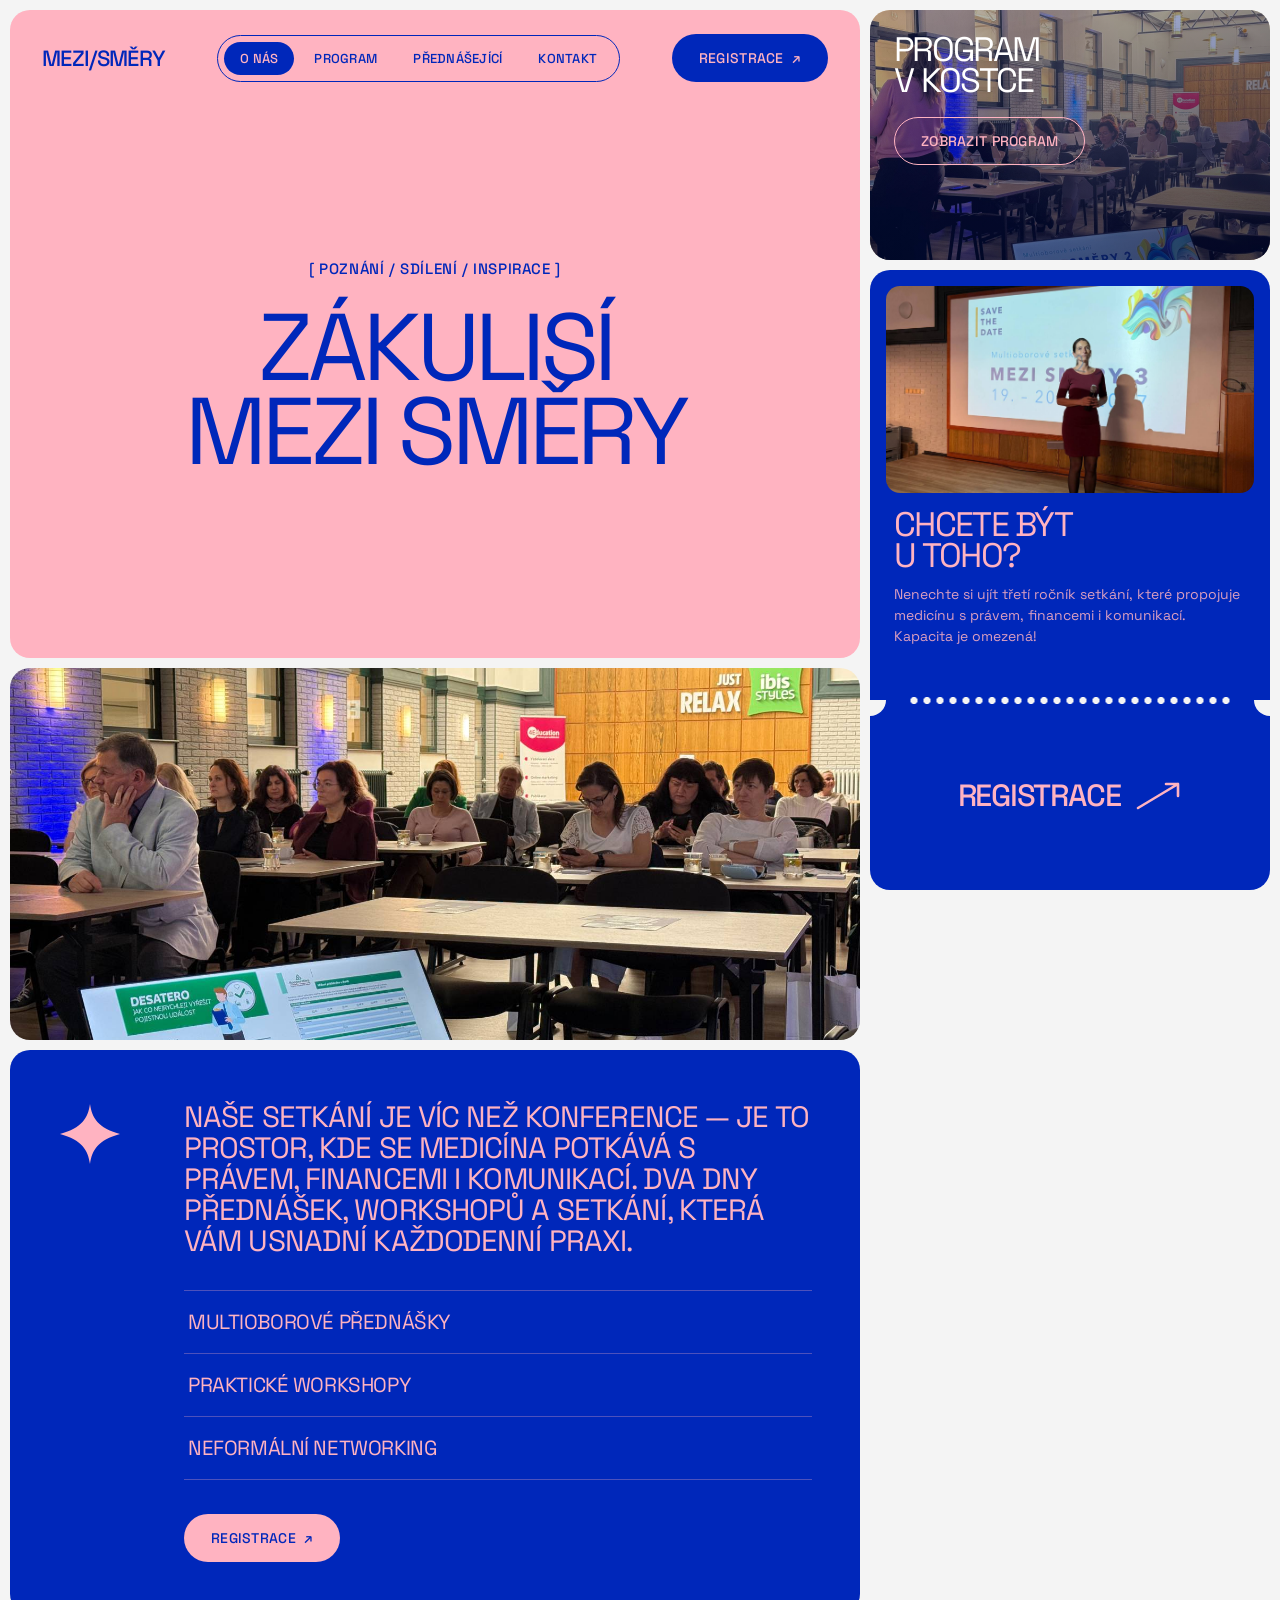
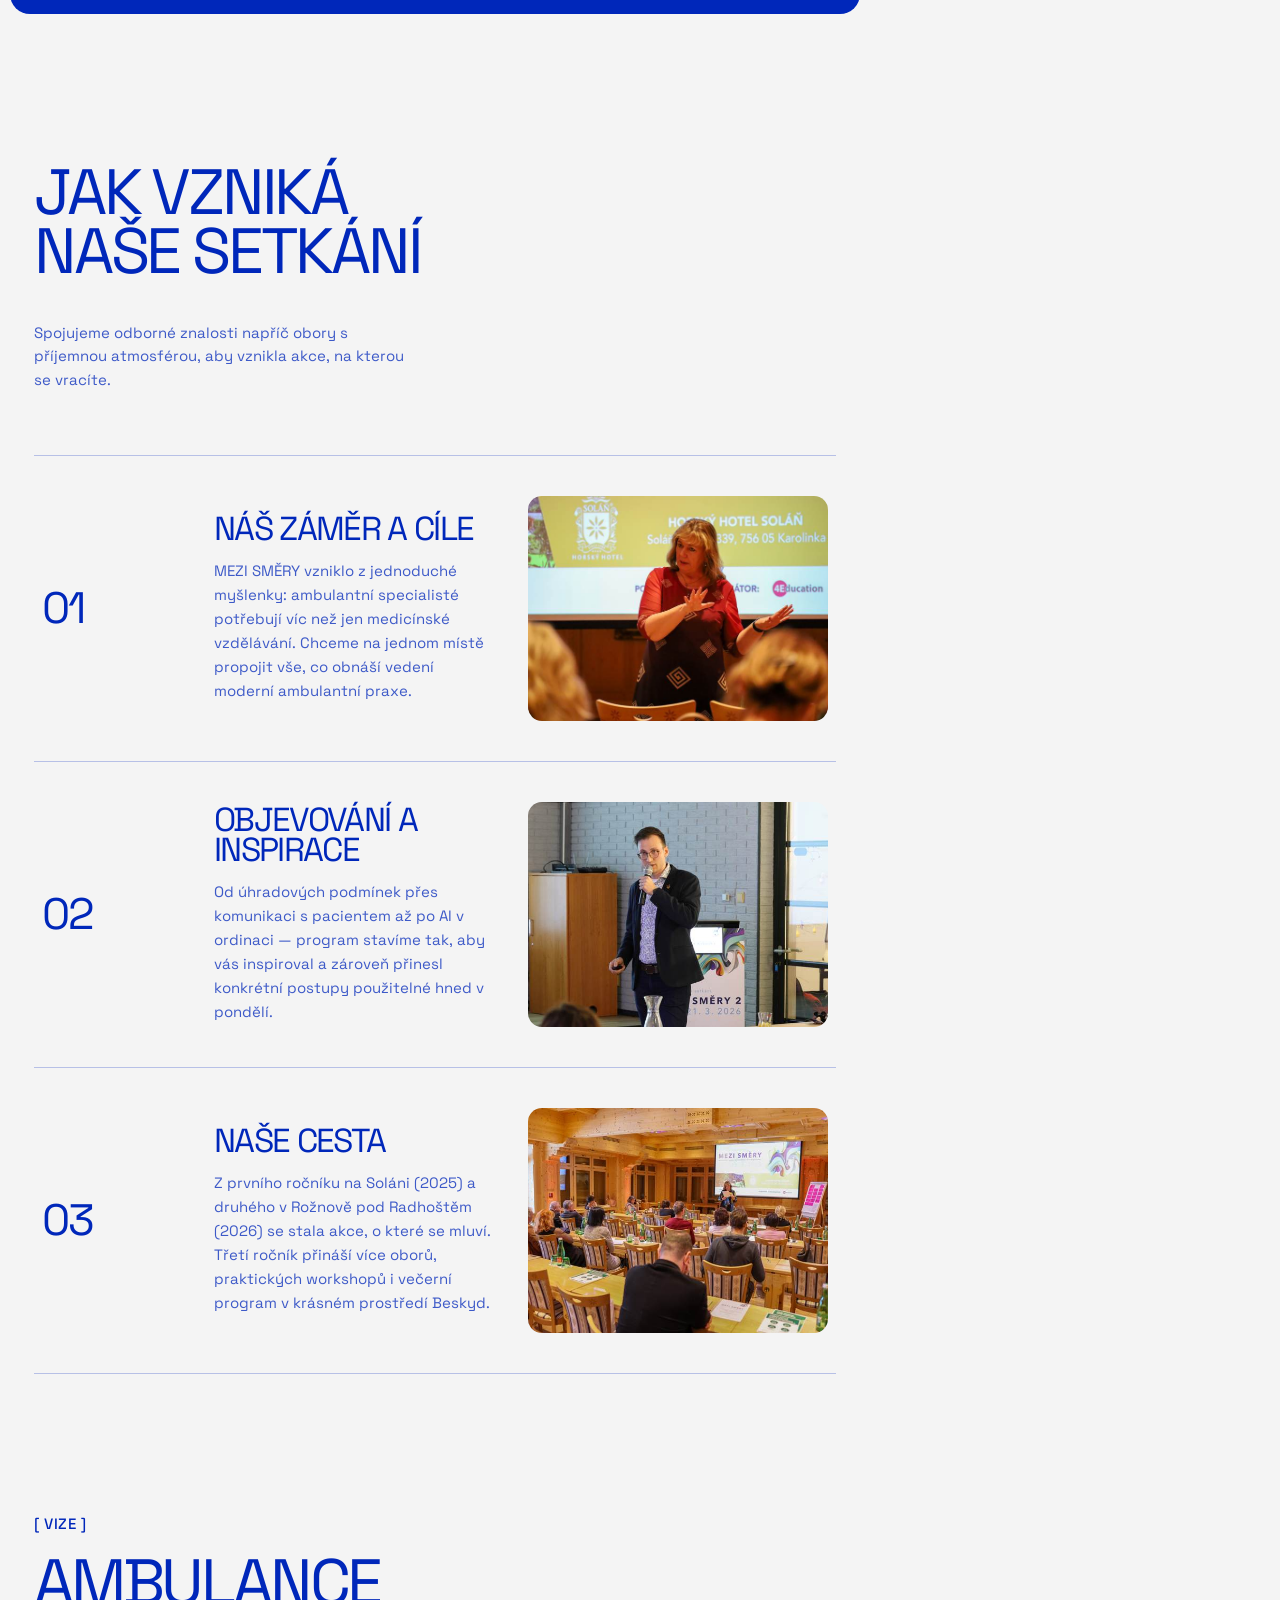
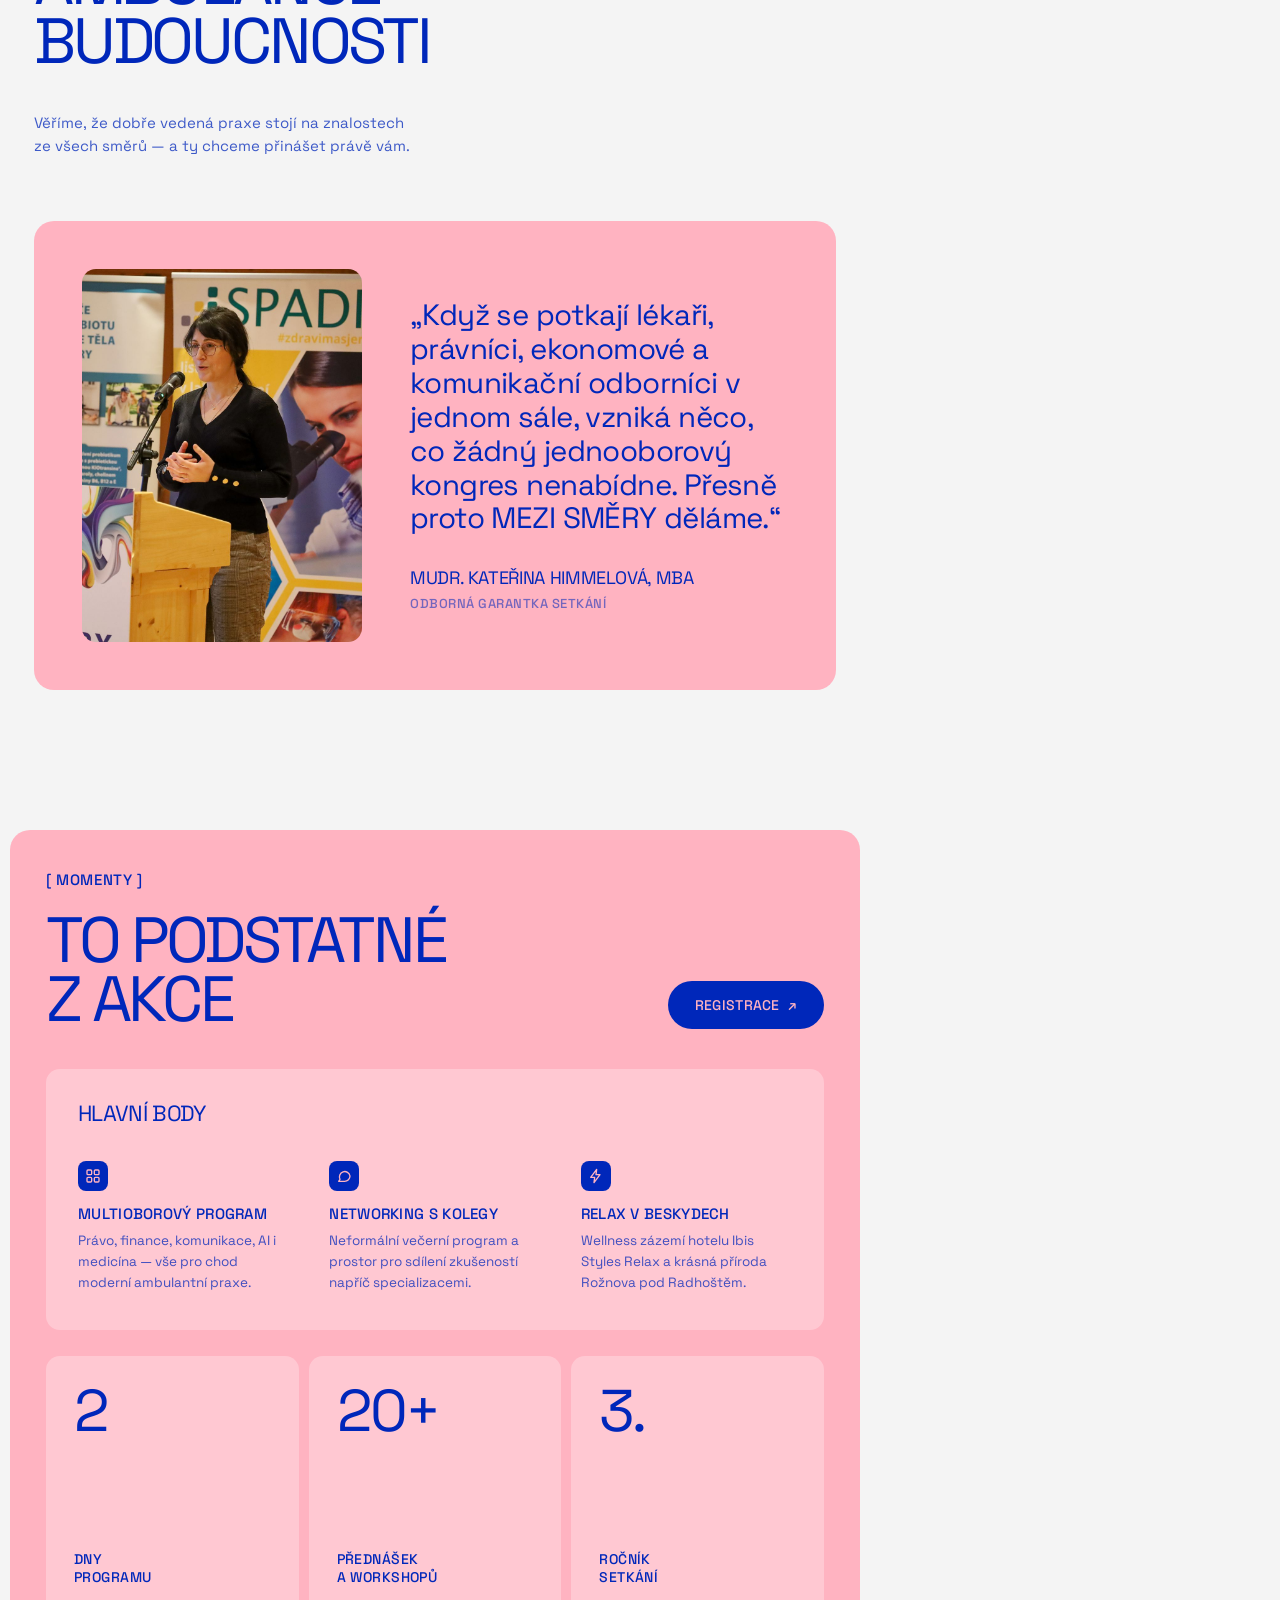
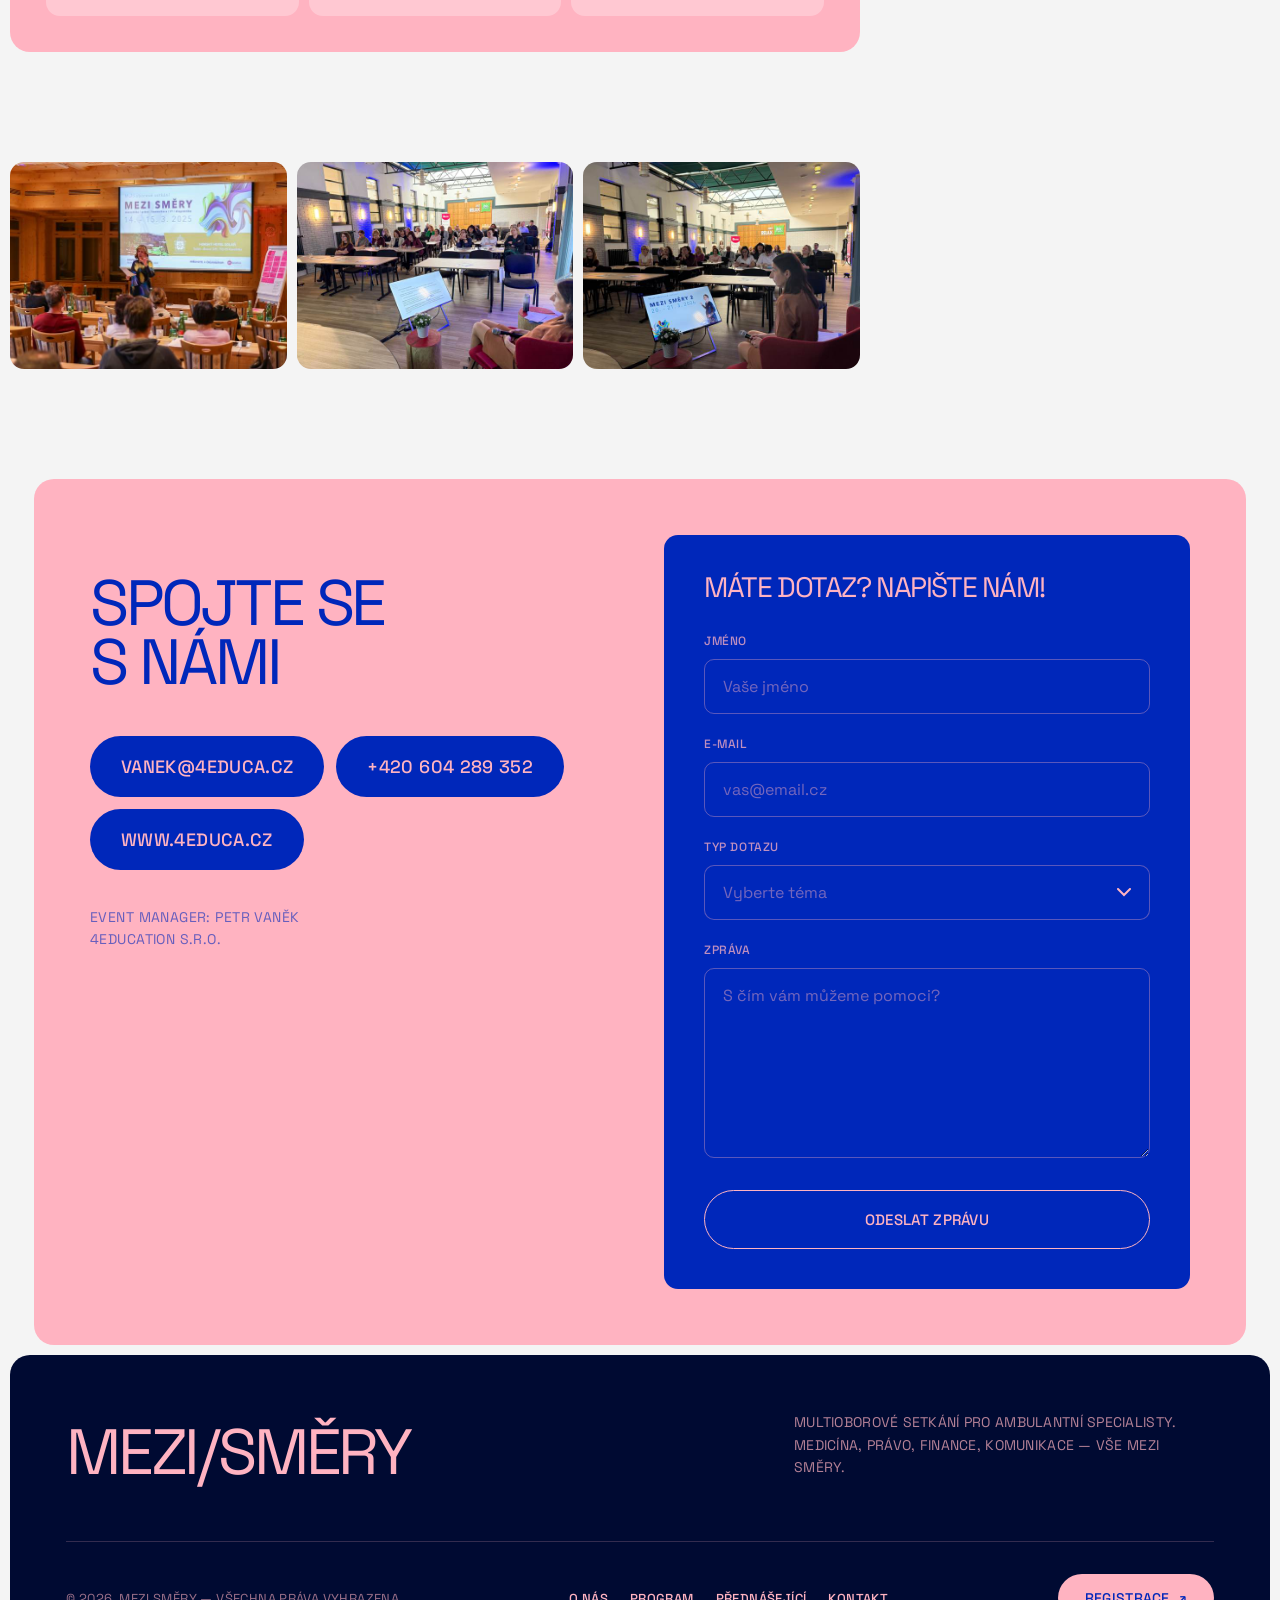
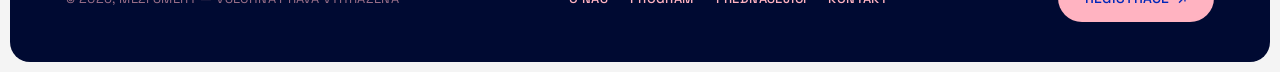
==== commit 5c4173c3: "Portrét garantky (výřez z fotky 2025-03) do citátu na stránce O nás Co-Authored-By: Claude Fable 5 <" ====
--- a/about.html
+++ b/about.html
@@ -8,7 +8,7 @@
   <link rel="preconnect" href="https://fonts.googleapis.com">
   <link rel="preconnect" href="https://fonts.gstatic.com" crossorigin>
   <link href="https://fonts.googleapis.com/css2?family=Space+Grotesk:wght@400;500&display=swap" rel="stylesheet">
-  <link rel="stylesheet" href="css/style.css?v=8">
+  <link rel="stylesheet" href="css/style.css?v=9">
   <link rel="icon" href="data:image/svg+xml,%3Csvg xmlns='http://www.w3.org/2000/svg' viewBox='0 0 32 32'%3E%3Crect width='32' height='32' rx='6' fill='%230027BA'/%3E%3Ctext x='16' y='22' font-family='sans-serif' font-size='14' fill='%23FFB3C1' text-anchor='middle'%3EM/S%3C/text%3E%3C/svg%3E">
 </head>
 <body>
@@ -111,10 +111,7 @@
         </div>
 
         <div class="quote-card reveal">
-          <div class="ph ph-portrait">
-            <svg viewBox="0 0 24 24" fill="none" stroke="currentColor" stroke-width="1.6" stroke-linecap="round" stroke-linejoin="round"><path d="M3 8h3l2-3h8l2 3h3v12H3z"/><circle cx="12" cy="13" r="3.5"/></svg>
-            MÍSTO PRO PORTRÉT
-          </div>
+          <img class="quote-photo" src="img/garantka.jpg" alt="MUDr. Kateřina Himmelová, MBA — odborná garantka setkání" loading="lazy">
           <blockquote>
             <p class="quote-text">„Když se potkají lékaři, právníci, ekonomové a komunikační odborníci v jednom sále, vzniká něco, co žádný jednooborový kongres nenabídne. Přesně proto MEZI SMĚRY děláme.“</p>
             <cite>
--- a/css/style.css
+++ b/css/style.css
@@ -442,6 +442,14 @@
   background:
     repeating-linear-gradient(115deg, rgba(0,39,186,.06) 0 20px, rgba(0,39,186,.12) 20px 40px),
     rgba(255,255,255,.45);
+}
+
+.quote-photo {
+  width: 100%;
+  aspect-ratio: 3 / 4;
+  object-fit: cover;
+  border-radius: var(--radius-sm);
+  display: block;
 }
 
 .quote-text {
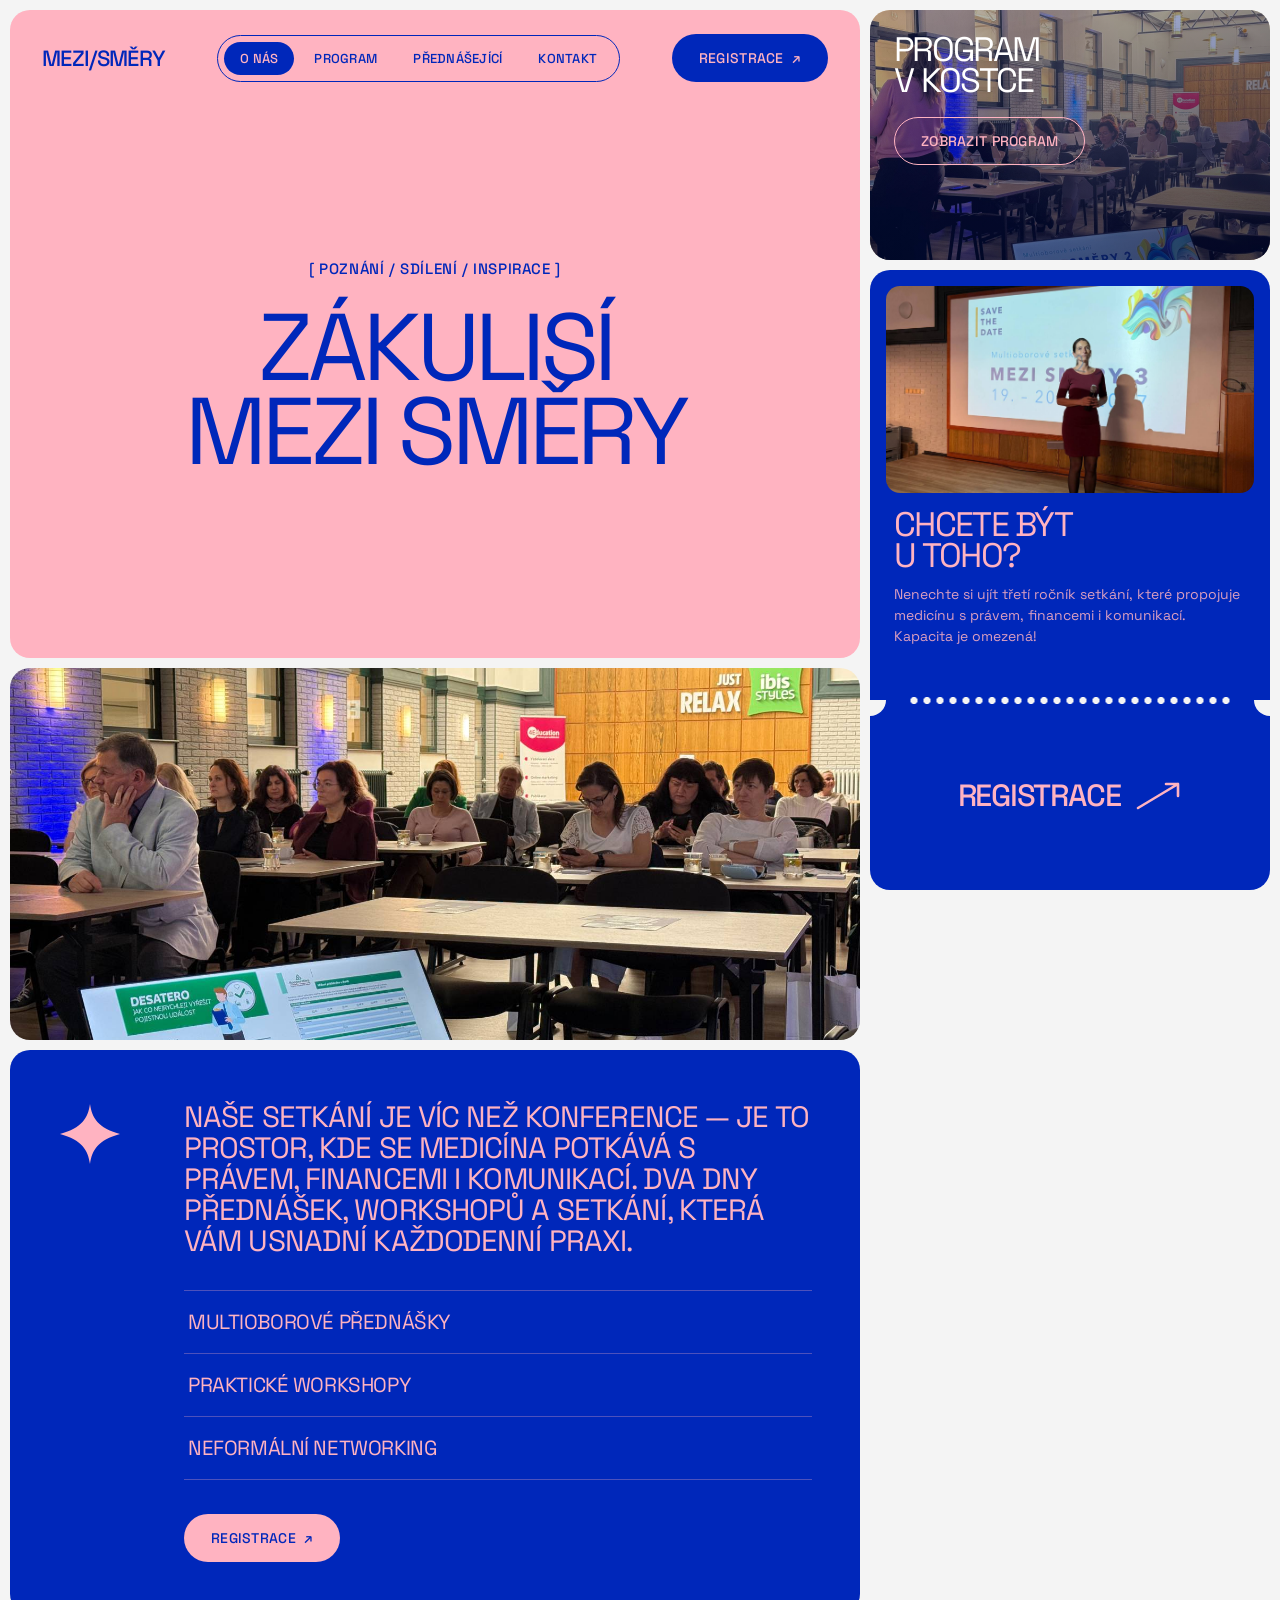
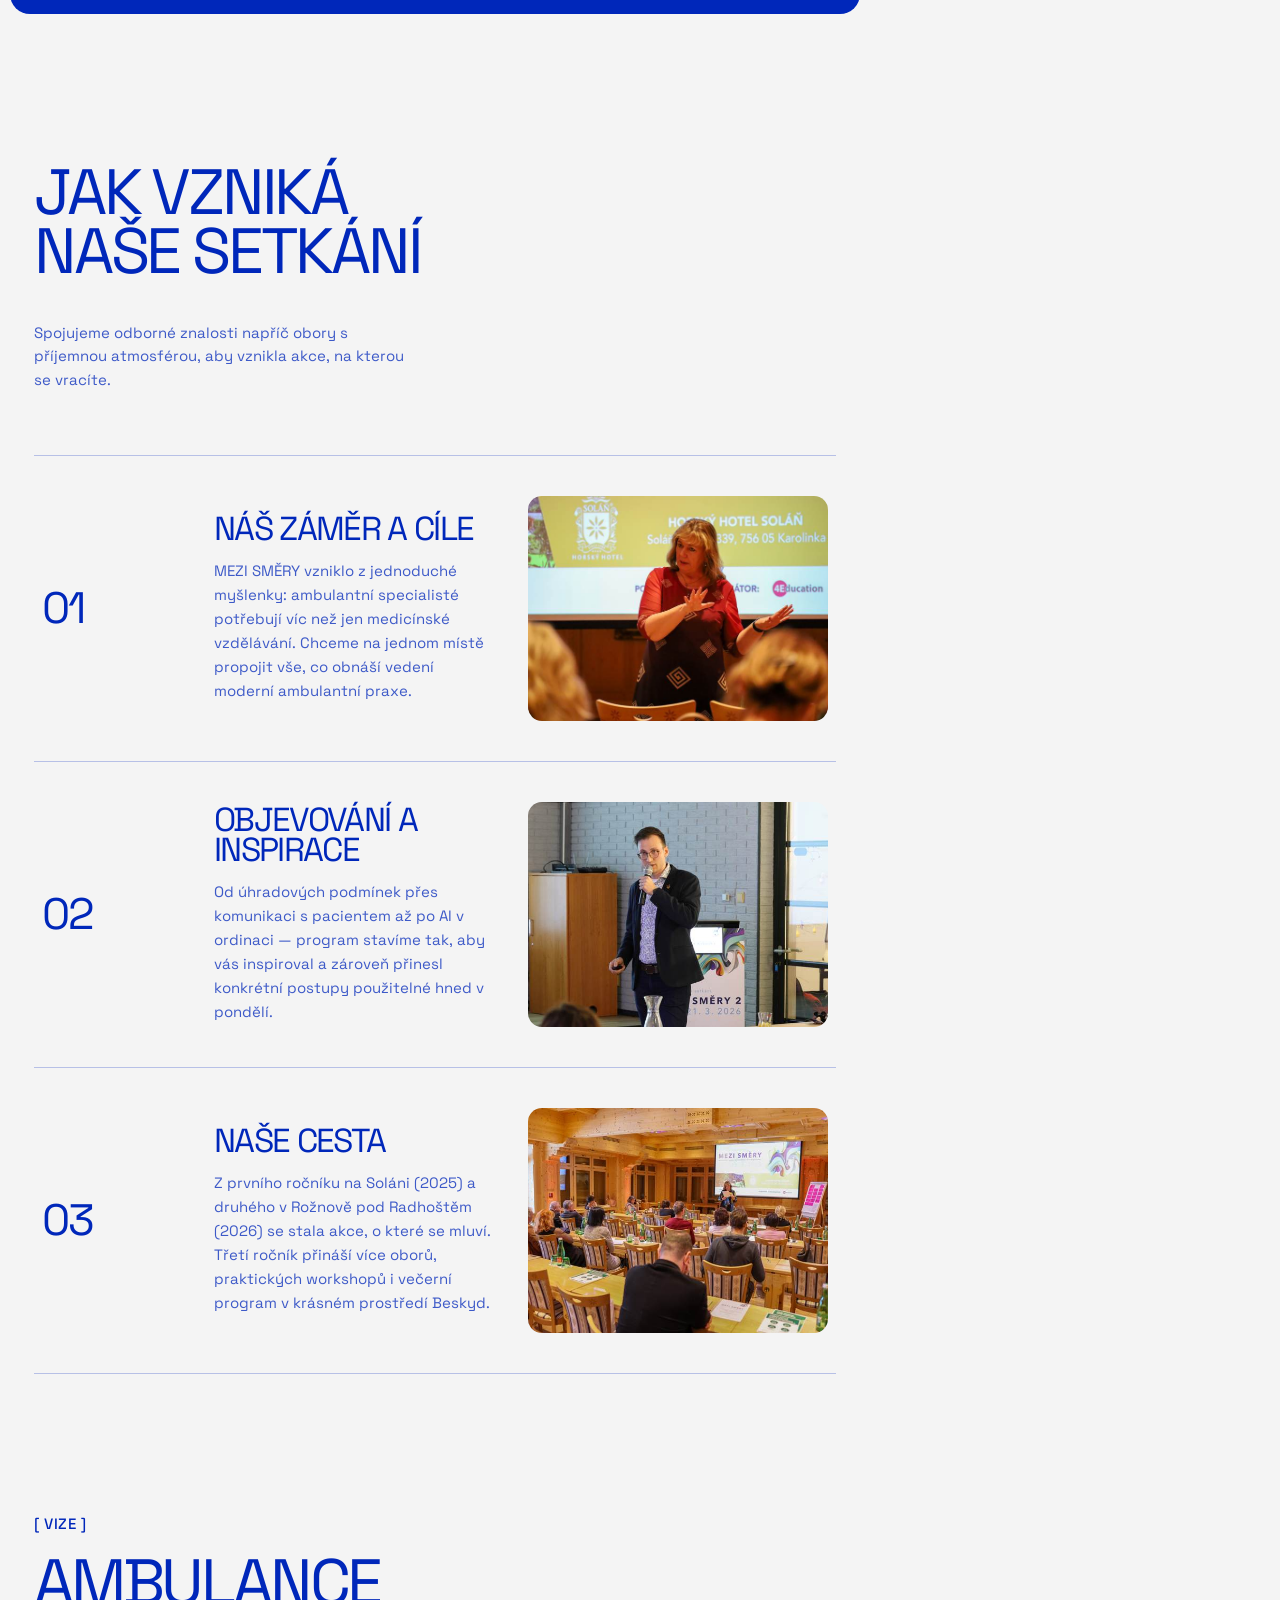
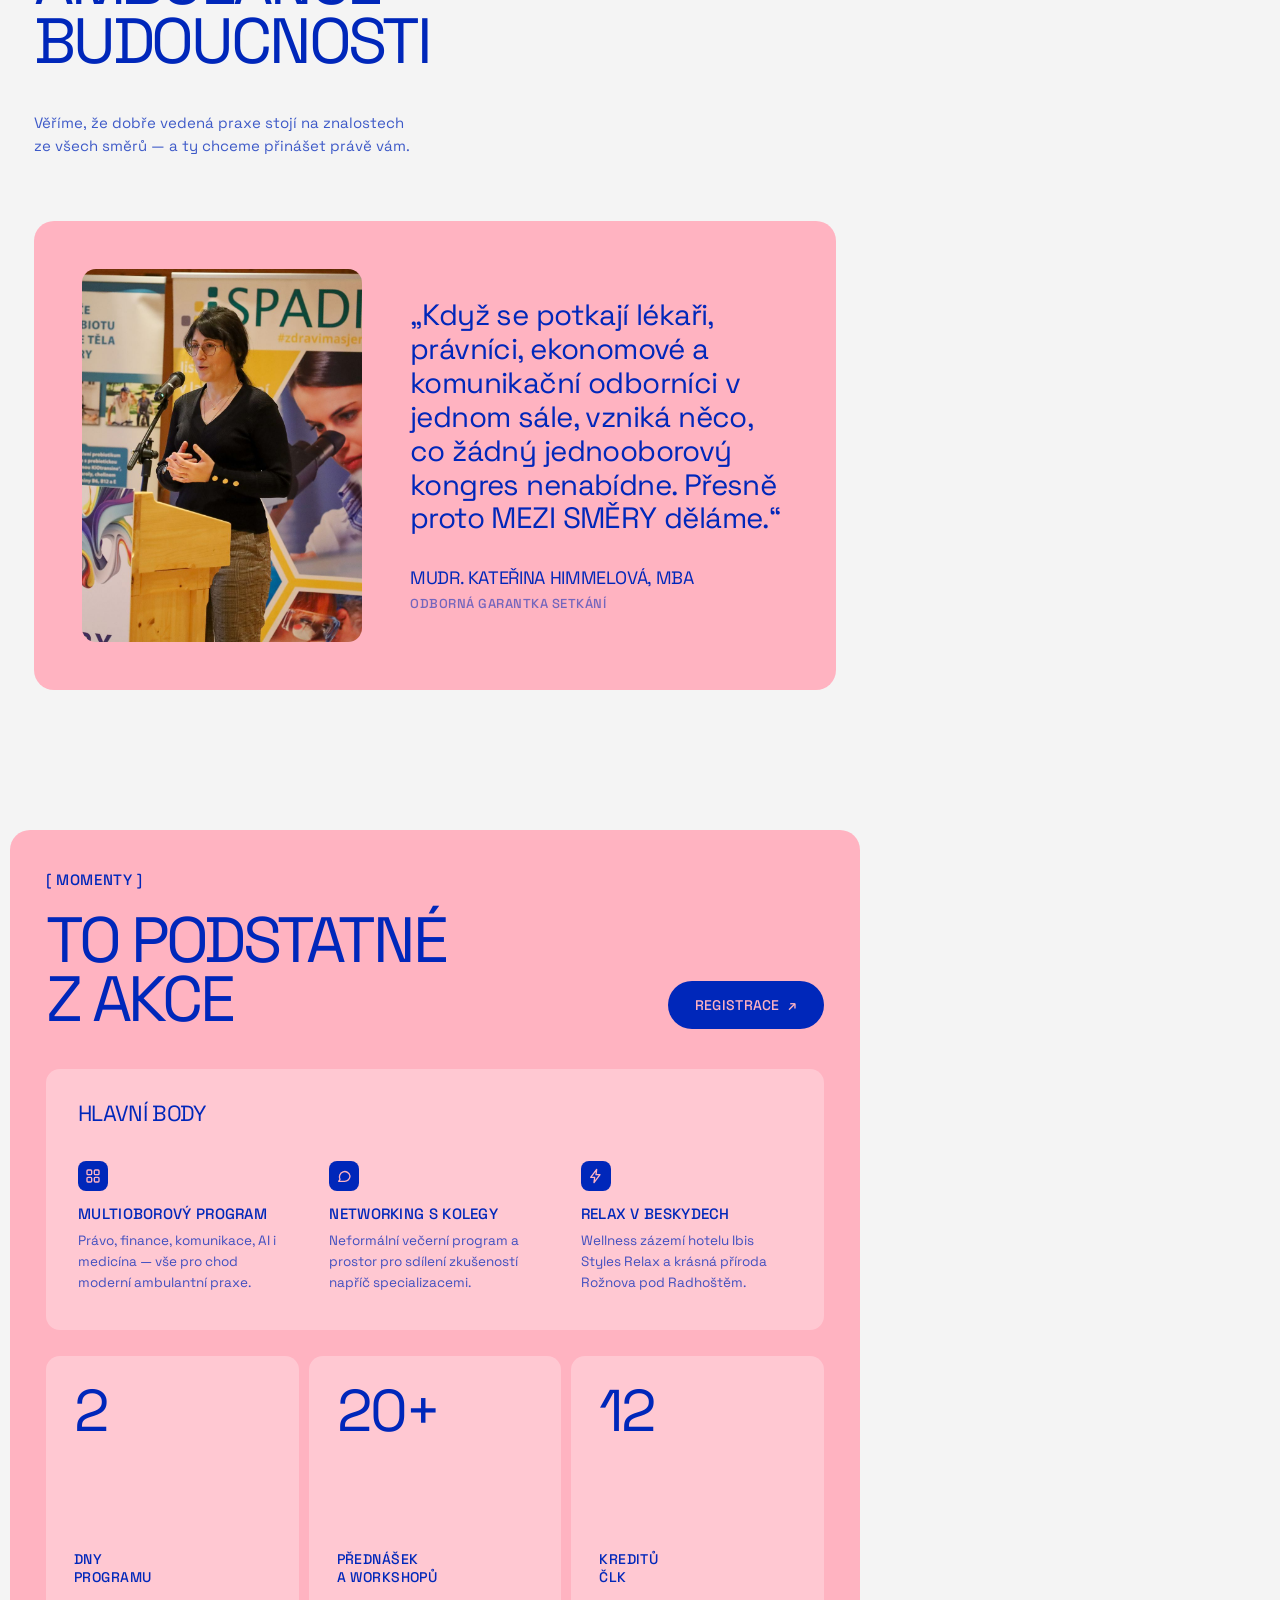
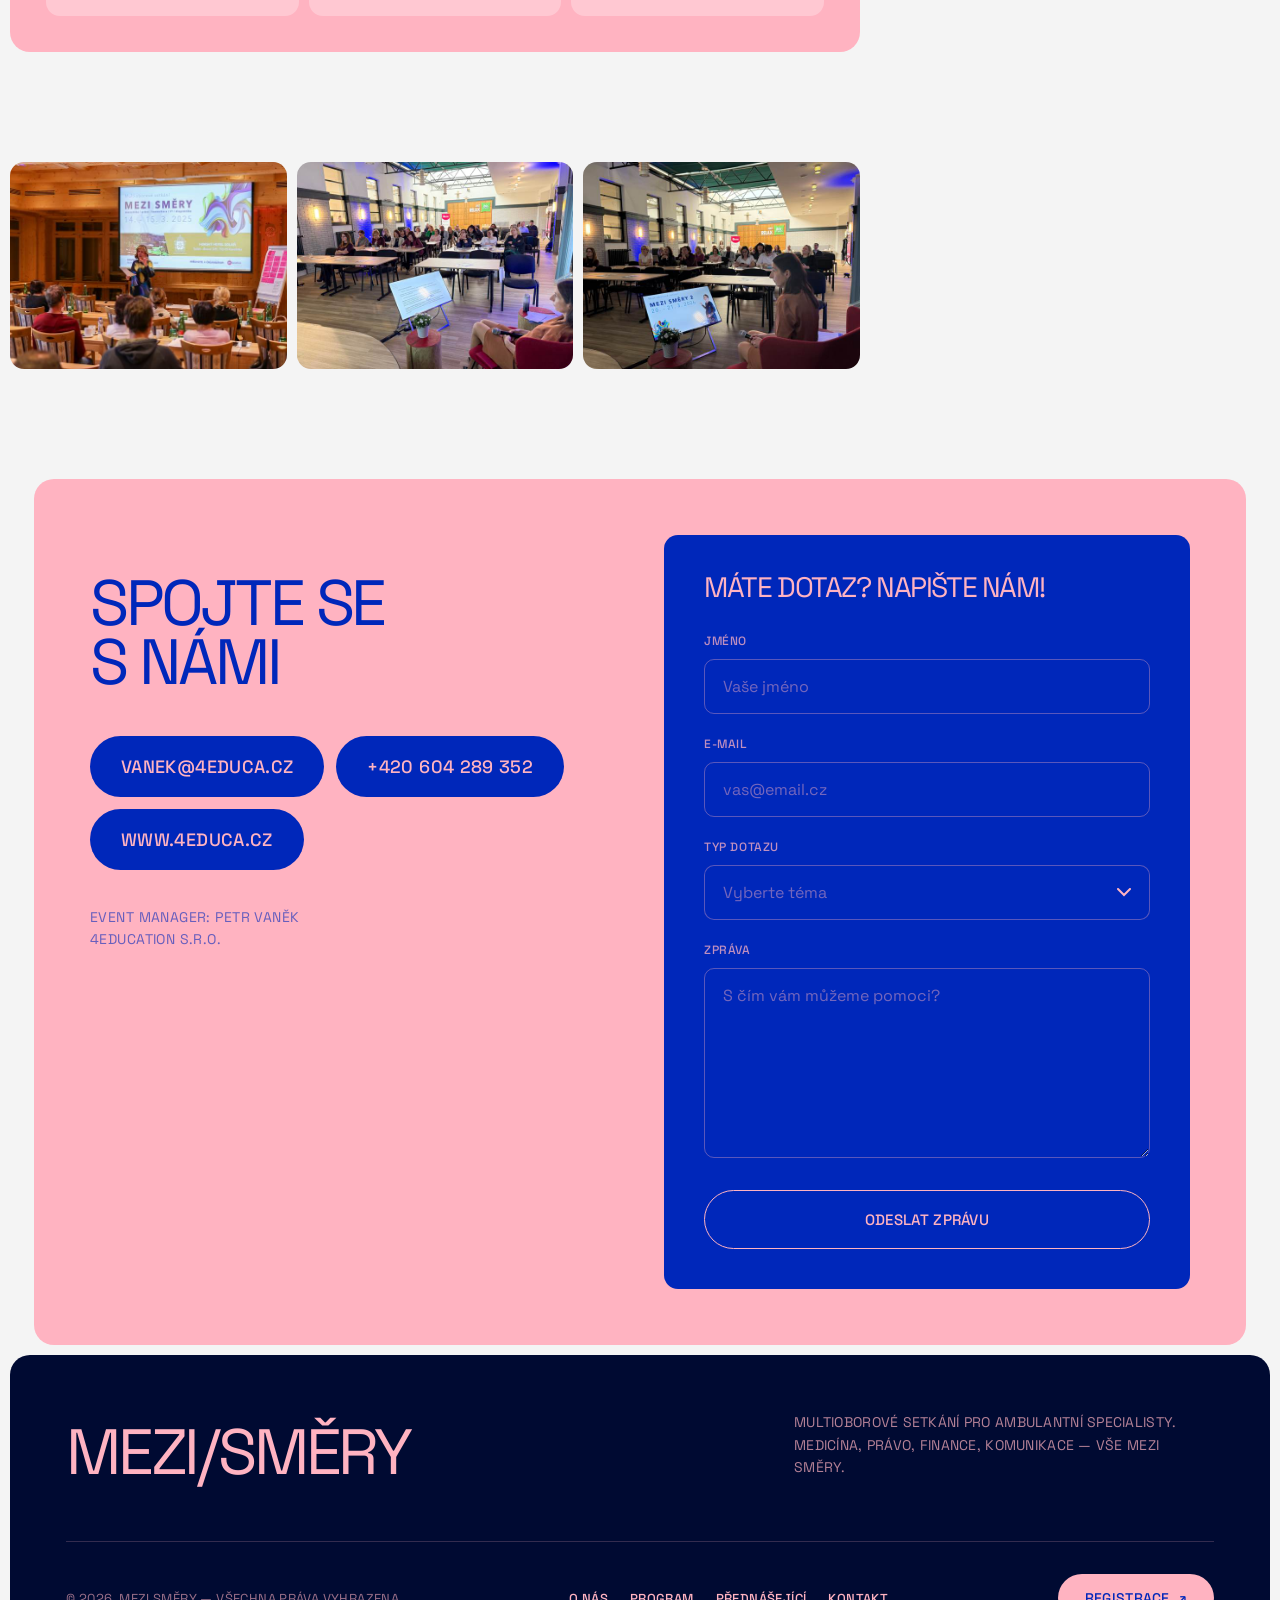
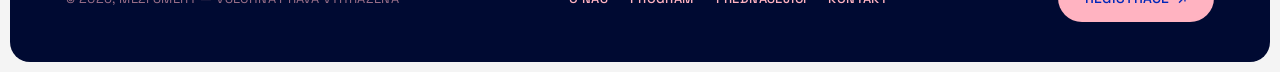
==== commit d61470a9: "12 kreditů ČLK pro ročník 2027 + CNAME pro doménu mezismery.cz Co-Authored-By: Claude Fable 5 <norep" ====
--- a/about.html
+++ b/about.html
@@ -169,8 +169,8 @@
             <span class="stat-label">PŘEDNÁŠEK<br>A WORKSHOPŮ</span>
           </div>
           <div class="ess-stat">
-            <span class="stat-num">3.</span>
-            <span class="stat-label">ROČNÍK<br>SETKÁNÍ</span>
+            <span class="stat-num">12</span>
+            <span class="stat-label">KREDITŮ<br>ČLK</span>
           </div>
         </div>
       </section>
--- a/css/style.css
+++ b/css/style.css
@@ -859,11 +859,25 @@
   height: auto;
 }
 
+/* oficiální loga — tmavá/barevná se filtrem převedou na bílou,
+   .no-filter jsou už bílá (nebo mají vlastní barvy pro modrý podklad) */
+.partner-logo {
+  display: block;
+  width: auto;
+  max-width: min(100%, 180px);
+  max-height: 60px;
+  filter: brightness(0) invert(1);
+}
+.partner-logo.no-filter { filter: none; }
+.partner-logo.logo-tall { max-height: 90px; }
+
 .tile-gold { min-height: 210px; }
 .tile-gold svg { max-width: 360px; }
+.tile-gold .partner-logo { max-width: min(100%, 340px); max-height: 120px; }
 
 .tile-silver { min-height: 160px; }
 .tile-silver svg { max-width: 300px; }
+.tile-silver .partner-logo { max-width: min(100%, 280px); max-height: 80px; }
 
 /* ============================================================
    PROGRAM
